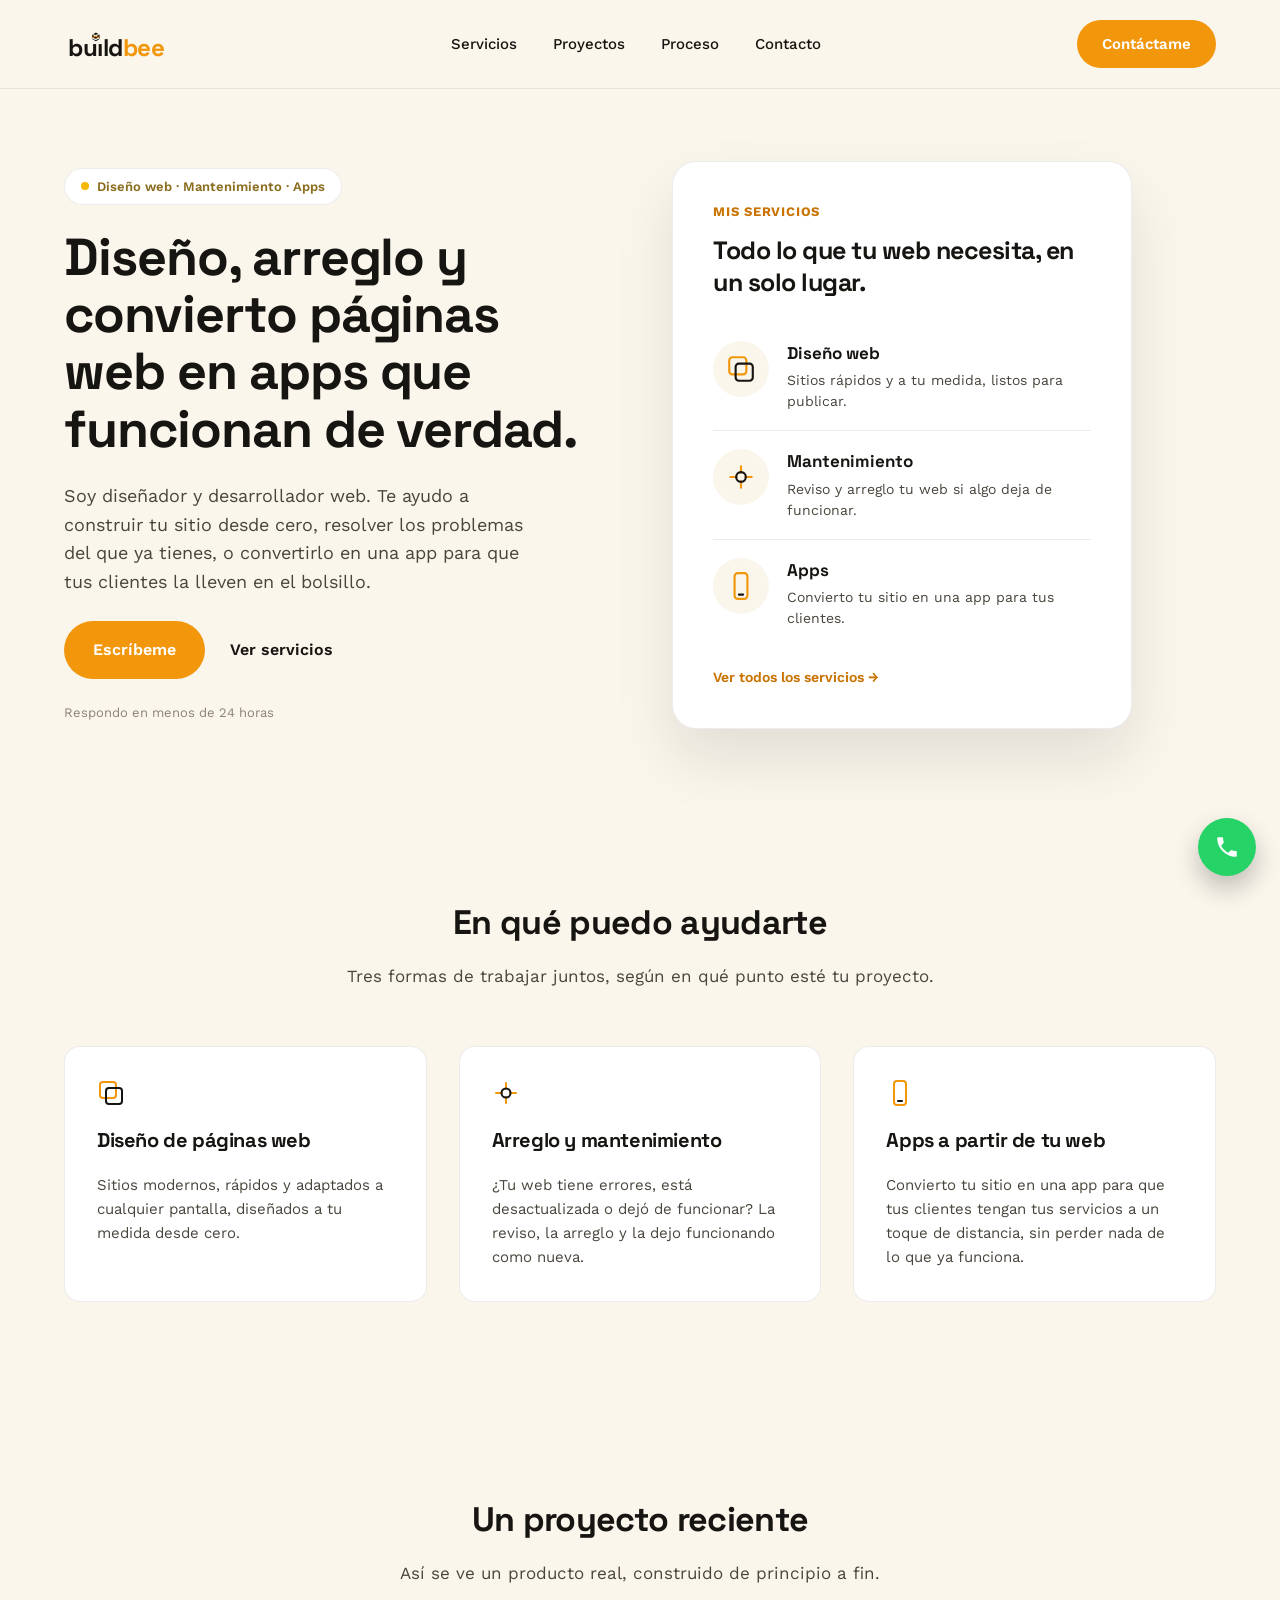
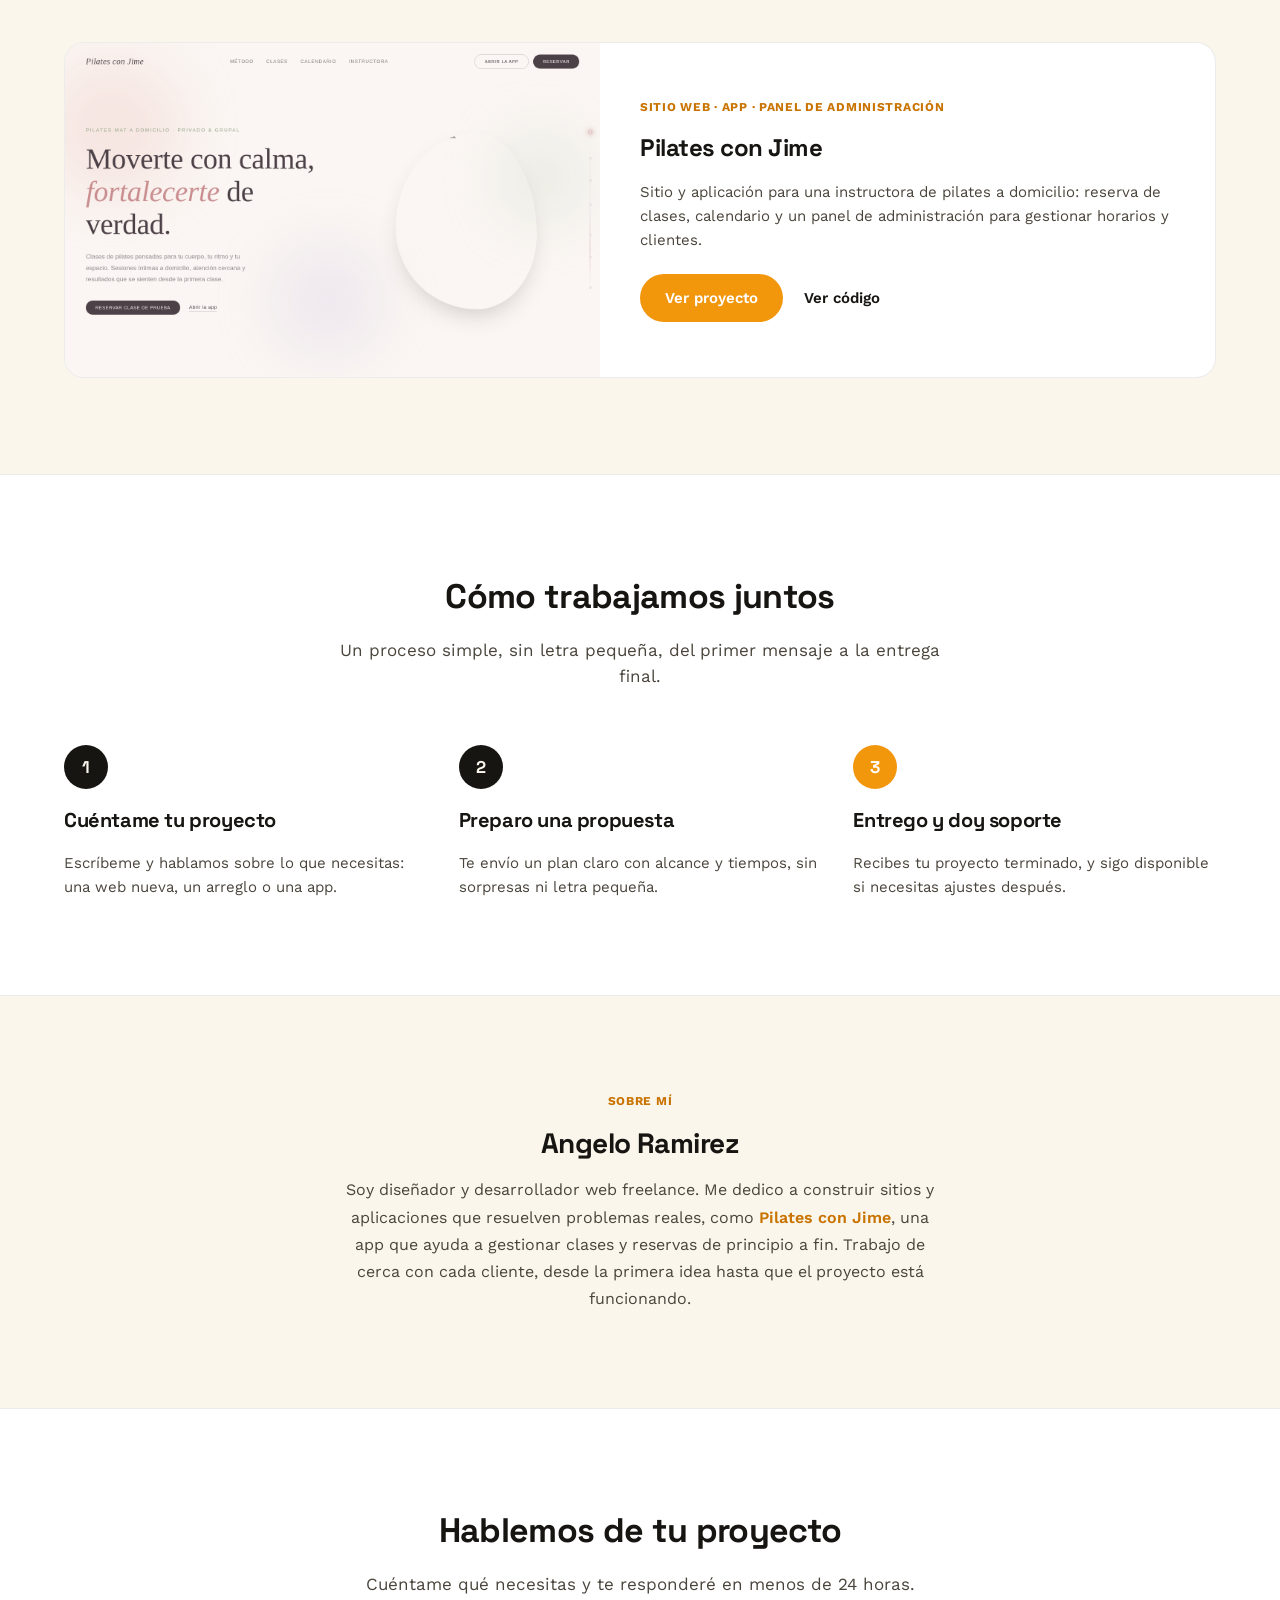
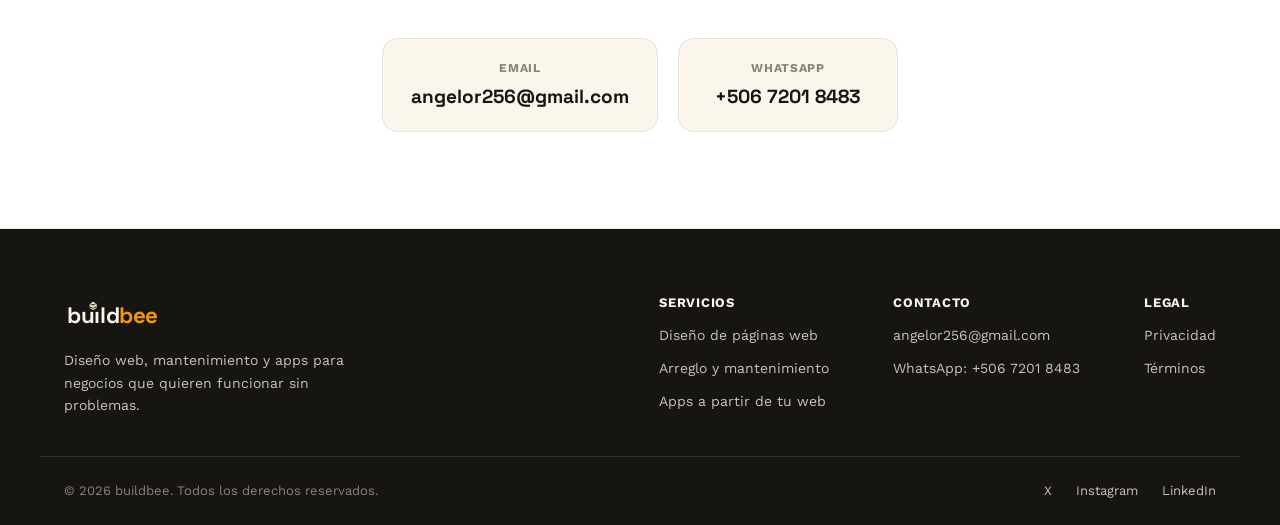
==== index.html @ 8615fd7f "Add portfolio, about section, and WhatsApp floating button - New "Proyectos" section featuring Pilat" ====
<!doctype html>
<html lang="es">
<head>
<meta charset="UTF-8">
<meta name="viewport" content="width=device-width, initial-scale=1.0">
<title>buildbee — Diseño web, mantenimiento y apps</title>
<meta name="description" content="buildbee: diseño páginas web, arreglo y doy mantenimiento a sitios existentes, y creo apps a partir de tu web. Escríbeme y hablamos de tu proyecto.">
<link rel="icon" type="image/svg+xml" href="assets/img/favicon.svg">
<link rel="preconnect" href="https://fonts.googleapis.com">
<link rel="preconnect" href="https://fonts.gstatic.com" crossorigin>
<link rel="stylesheet" href="https://fonts.googleapis.com/css2?family=Space+Grotesk:wght@500;700&family=Work+Sans:wght@400;500;600;700&display=swap">
<link rel="stylesheet" href="assets/css/styles.css">
</head>
<body>

<header class="site-header">
  <div class="container nav">
    <a href="#inicio" class="logo" aria-label="buildbee — inicio">
      <svg class="logo-word-mark" width="130" height="43" viewBox="0 0 300 100" fill="none" xmlns="http://www.w3.org/2000/svg" role="img" aria-label="buildbee">
        <defs><clipPath id="hex-nav-dot"><path d="M50,4 L89.8,27 L89.8,73 L50,96 L10.2,73 L10.2,27 Z"/></clipPath></defs>
        <text x="8" y="76" font-family="'Space Grotesk', sans-serif" font-weight="700" font-size="56" letter-spacing="-1" fill="#171512">buıld<tspan fill="#F2960C">bee</tspan></text>
        <g transform="translate(62,21.3) scale(0.22)">
          <path d="M50,4 L89.8,27 L89.8,73 L50,96 L10.2,73 L10.2,27 Z" fill="#171512"/>
          <g clip-path="url(#hex-nav-dot)">
            <path d="M-4,30 Q13,18 30,30 T64,30 T98,30" stroke="#FAF6EC" stroke-width="11" stroke-linecap="round" fill="none"/>
            <path d="M-4,50 Q13,62 30,50 T64,50 T98,50" stroke="#F2960C" stroke-width="11" stroke-linecap="round" fill="none"/>
            <path d="M-4,70 Q13,58 30,70 T64,70 T98,70" stroke="#FAF6EC" stroke-width="11" stroke-linecap="round" fill="none"/>
          </g>
        </g>
      </svg>
    </a>

    <nav class="nav-links" id="nav-links">
      <a href="#servicios">Servicios</a>
      <a href="#proyectos">Proyectos</a>
      <a href="#proceso">Proceso</a>
      <a href="#contacto">Contacto</a>
    </nav>

    <div class="nav-actions">
      <a href="#contacto" class="btn btn-primary">Contáctame</a>
    </div>

    <button class="nav-toggle" id="nav-toggle" aria-label="Abrir menú" aria-expanded="false" aria-controls="nav-links">
      <span></span><span></span><span></span>
    </button>
  </div>
</header>

<main id="inicio">

  <!-- HERO -->
  <section class="hero">
    <div class="container hero-grid">
      <div class="hero-copy">
        <span class="badge"><span class="dot"></span>Diseño web · Mantenimiento · Apps</span>
        <h1>Diseño, arreglo y convierto páginas web en apps que funcionan de verdad.</h1>
        <p class="lead">Soy diseñador y desarrollador web. Te ayudo a construir tu sitio desde cero, resolver los problemas del que ya tienes, o convertirlo en una app para que tus clientes la lleven en el bolsillo.</p>
        <div class="hero-actions">
          <a href="#contacto" class="btn btn-primary btn-lg">Escríbeme</a>
          <a href="#servicios" class="btn btn-ghost btn-lg">Ver servicios</a>
        </div>
        <p class="fine-print">Respondo en menos de 24 horas</p>
      </div>
      <div class="hero-visual">
        <div class="hero-panel">
          <span class="hero-panel-eyebrow">Mis servicios</span>
          <h2 class="hero-panel-title">Todo lo que tu web necesita, en un solo lugar.</h2>
          <div class="hero-panel-list">
            <div class="hero-panel-item">
              <span class="hero-panel-icon">
                <svg width="30" height="30" viewBox="0 0 28 28" fill="none" aria-hidden="true"><rect x="3" y="3" width="16" height="16" rx="3" stroke="#F2960C" stroke-width="2"/><rect x="9" y="9" width="16" height="16" rx="3" stroke="#171512" stroke-width="2"/></svg>
              </span>
              <div>
                <span class="hero-panel-item-title">Diseño web</span>
                <p class="hero-panel-item-desc">Sitios rápidos y a tu medida, listos para publicar.</p>
              </div>
            </div>
            <div class="hero-panel-divider"></div>
            <div class="hero-panel-item">
              <span class="hero-panel-icon">
                <svg width="30" height="30" viewBox="0 0 28 28" fill="none" aria-hidden="true"><path d="M14 4v6M14 18v6M4 14h6M18 14h6" stroke="#F2960C" stroke-width="2" stroke-linecap="round"/><circle cx="14" cy="14" r="4.5" stroke="#171512" stroke-width="2"/></svg>
              </span>
              <div>
                <span class="hero-panel-item-title">Mantenimiento</span>
                <p class="hero-panel-item-desc">Reviso y arreglo tu web si algo deja de funcionar.</p>
              </div>
            </div>
            <div class="hero-panel-divider"></div>
            <div class="hero-panel-item">
              <span class="hero-panel-icon">
                <svg width="30" height="30" viewBox="0 0 28 28" fill="none" aria-hidden="true"><rect x="8" y="2" width="12" height="24" rx="3" stroke="#F2960C" stroke-width="2"/><line x1="12" y1="22" x2="16" y2="22" stroke="#171512" stroke-width="2" stroke-linecap="round"/></svg>
              </span>
              <div>
                <span class="hero-panel-item-title">Apps</span>
                <p class="hero-panel-item-desc">Convierto tu sitio en una app para tus clientes.</p>
              </div>
            </div>
          </div>
          <a href="#servicios" class="hero-panel-link">Ver todos los servicios →</a>
        </div>
      </div>
    </div>
  </section>

  <!-- SERVICIOS -->
  <section class="features" id="servicios">
    <div class="container">
      <div class="section-head">
        <h2>En qué puedo ayudarte</h2>
        <p>Tres formas de trabajar juntos, según en qué punto esté tu proyecto.</p>
      </div>
      <div class="features-grid">
        <article class="card">
          <svg width="28" height="28" viewBox="0 0 28 28" fill="none" aria-hidden="true"><rect x="3" y="3" width="16" height="16" rx="3" stroke="#F2960C" stroke-width="2"/><rect x="9" y="9" width="16" height="16" rx="3" stroke="#171512" stroke-width="2"/></svg>
          <h3>Diseño de páginas web</h3>
          <p>Sitios modernos, rápidos y adaptados a cualquier pantalla, diseñados a tu medida desde cero.</p>
        </article>
        <article class="card">
          <svg width="28" height="28" viewBox="0 0 28 28" fill="none" aria-hidden="true"><path d="M14 4v6M14 18v6M4 14h6M18 14h6" stroke="#F2960C" stroke-width="2" stroke-linecap="round"/><circle cx="14" cy="14" r="4.5" stroke="#171512" stroke-width="2"/></svg>
          <h3>Arreglo y mantenimiento</h3>
          <p>¿Tu web tiene errores, está desactualizada o dejó de funcionar? La reviso, la arreglo y la dejo funcionando como nueva.</p>
        </article>
        <article class="card">
          <svg width="28" height="28" viewBox="0 0 28 28" fill="none" aria-hidden="true"><rect x="8" y="2" width="12" height="24" rx="3" stroke="#F2960C" stroke-width="2"/><line x1="12" y1="22" x2="16" y2="22" stroke="#171512" stroke-width="2" stroke-linecap="round"/></svg>
          <h3>Apps a partir de tu web</h3>
          <p>Convierto tu sitio en una app para que tus clientes tengan tus servicios a un toque de distancia, sin perder nada de lo que ya funciona.</p>
        </article>
      </div>
    </div>
  </section>

  <!-- PROYECTOS -->
  <section class="portfolio" id="proyectos">
    <div class="container">
      <div class="section-head">
        <h2>Un proyecto reciente</h2>
        <p>Así se ve un producto real, construido de principio a fin.</p>
      </div>
      <div class="portfolio-card">
        <div class="portfolio-media">
          <img src="assets/img/portfolio-pilatesconjime.png" alt="Captura de inicio del sitio Pilates con Jime" loading="lazy">
        </div>
        <div class="portfolio-body">
          <span class="portfolio-tag">Sitio web · App · Panel de administración</span>
          <h3>Pilates con Jime</h3>
          <p>Sitio y aplicación para una instructora de pilates a domicilio: reserva de clases, calendario y un panel de administración para gestionar horarios y clientes.</p>
          <div class="portfolio-links">
            <a href="https://angelor256.github.io/PilatesconJime/" target="_blank" rel="noopener" class="btn btn-primary">Ver proyecto</a>
            <a href="https://github.com/angelor256/PilatesconJime" target="_blank" rel="noopener" class="btn btn-ghost">Ver código</a>
          </div>
        </div>
      </div>
    </div>
  </section>

  <!-- PROCESO -->
  <section class="how-it-works" id="proceso">
    <div class="container">
      <div class="section-head">
        <h2>Cómo trabajamos juntos</h2>
        <p>Un proceso simple, sin letra pequeña, del primer mensaje a la entrega final.</p>
      </div>
      <div class="steps-grid">
        <div class="step">
          <div class="step-number">1</div>
          <h3>Cuéntame tu proyecto</h3>
          <p>Escríbeme y hablamos sobre lo que necesitas: una web nueva, un arreglo o una app.</p>
        </div>
        <div class="step">
          <div class="step-number">2</div>
          <h3>Preparo una propuesta</h3>
          <p>Te envío un plan claro con alcance y tiempos, sin sorpresas ni letra pequeña.</p>
        </div>
        <div class="step">
          <div class="step-number step-number-accent">3</div>
          <h3>Entrego y doy soporte</h3>
          <p>Recibes tu proyecto terminado, y sigo disponible si necesitas ajustes después.</p>
        </div>
      </div>
    </div>
  </section>

  <!-- SOBRE MI -->
  <section class="about" id="sobre-mi">
    <div class="container about-inner">
      <span class="eyebrow">Sobre mí</span>
      <h2>Angelo Ramirez</h2>
      <p>Soy diseñador y desarrollador web freelance. Me dedico a construir sitios y aplicaciones que resuelven problemas reales, como <a href="#proyectos">Pilates con Jime</a>, una app que ayuda a gestionar clases y reservas de principio a fin. Trabajo de cerca con cada cliente, desde la primera idea hasta que el proyecto está funcionando.</p>
    </div>
  </section>

  <!-- CONTACTO -->
  <section class="contact" id="contacto">
    <div class="container contact-inner">
      <h2>Hablemos de tu proyecto</h2>
      <p>Cuéntame qué necesitas y te responderé en menos de 24 horas.</p>
      <div class="contact-methods">
        <a href="mailto:angelor256@gmail.com" class="contact-card">
          <span class="contact-label">Email</span>
          <span class="contact-value">angelor256@gmail.com</span>
        </a>
        <a href="https://wa.me/50672018483" target="_blank" rel="noopener" class="contact-card">
          <span class="contact-label">WhatsApp</span>
          <span class="contact-value">+506 7201 8483</span>
        </a>
      </div>
    </div>
  </section>

</main>

<footer class="site-footer">
  <div class="container footer-top">
    <div class="footer-brand">
      <a href="#inicio" class="logo" aria-label="buildbee — inicio">
        <svg class="logo-word-mark" width="120" height="40" viewBox="0 0 300 100" fill="none" xmlns="http://www.w3.org/2000/svg" role="img" aria-label="buildbee">
          <defs><clipPath id="hex-footer-dot"><path d="M50,4 L89.8,27 L89.8,73 L50,96 L10.2,73 L10.2,27 Z"/></clipPath></defs>
          <text x="8" y="76" font-family="'Space Grotesk', sans-serif" font-weight="700" font-size="56" letter-spacing="-1" fill="#FAF6EC">buıld<tspan fill="#F2960C">bee</tspan></text>
          <g transform="translate(62,21.3) scale(0.22)">
            <path d="M50,4 L89.8,27 L89.8,73 L50,96 L10.2,73 L10.2,27 Z" fill="#FAF6EC"/>
            <g clip-path="url(#hex-footer-dot)">
              <path d="M-4,30 Q13,18 30,30 T64,30 T98,30" stroke="#171512" stroke-width="11" stroke-linecap="round" fill="none"/>
              <path d="M-4,50 Q13,62 30,50 T64,50 T98,50" stroke="#F2960C" stroke-width="11" stroke-linecap="round" fill="none"/>
              <path d="M-4,70 Q13,58 30,70 T64,70 T98,70" stroke="#171512" stroke-width="11" stroke-linecap="round" fill="none"/>
            </g>
          </g>
        </svg>
      </a>
      <p>Diseño web, mantenimiento y apps para negocios que quieren funcionar sin problemas.</p>
    </div>
    <div class="footer-columns">
      <div class="footer-col">
        <span class="footer-col-title">Servicios</span>
        <a href="#servicios">Diseño de páginas web</a>
        <a href="#servicios">Arreglo y mantenimiento</a>
        <a href="#servicios">Apps a partir de tu web</a>
      </div>
      <div class="footer-col">
        <span class="footer-col-title">Contacto</span>
        <a href="mailto:angelor256@gmail.com">angelor256@gmail.com</a>
        <a href="https://wa.me/50672018483" target="_blank" rel="noopener">WhatsApp: +506 7201 8483</a>
      </div>
      <div class="footer-col">
        <span class="footer-col-title">Legal</span>
        <a href="privacidad.html">Privacidad</a>
        <a href="terminos.html">Términos</a>
      </div>
    </div>
  </div>
  <div class="container footer-bottom">
    <span>© 2026 buildbee. Todos los derechos reservados.</span>
    <div class="footer-social">
      <a href="#">X</a>
      <a href="#">Instagram</a>
      <a href="#">LinkedIn</a>
    </div>
  </div>
</footer>

<a href="https://wa.me/50672018483" target="_blank" rel="noopener" class="whatsapp-float" aria-label="Escribir por WhatsApp">
  <svg width="26" height="26" viewBox="0 0 24 24" fill="#FFFFFF" aria-hidden="true"><path d="M6.6 10.8c1.4 2.8 3.8 5.1 6.6 6.6l2.2-2.2c.3-.3.7-.4 1-.2 1.1.4 2.3.6 3.6.6.6 0 1 .4 1 1V20c0 .6-.4 1-1 1C10.8 21 3 13.2 3 3.9c0-.6.4-1 1-1h3.4c.6 0 1 .4 1 1 0 1.2.2 2.4.6 3.5.1.3 0 .7-.2 1L6.6 10.8z"/></svg>
</a>

<script src="assets/js/main.js"></script>
</body>
</html>
---- assets/css/styles.css ----
/* buildbee — design tokens */
:root {
  --cream: #FAF6EC;
  --white: #FFFFFF;
  --panel: #F5F2E9;
  --ink: #171512;
  --muted: #4A453C;
  --muted-2: #8A8377;
  --line: rgba(23, 21, 18, 0.08);
  --line-dark: rgba(250, 246, 236, 0.12);
  --orange: #F2960C;
  --orange-dark: #C97300;
  --yellow: #F5B700;

  --font-display: 'Space Grotesk', sans-serif;
  --font-body: 'Work Sans', sans-serif;

  --container: 1200px;
}

* { box-sizing: border-box; }

html { scroll-behavior: smooth; }

body {
  margin: 0;
  font-family: var(--font-body);
  color: var(--ink);
  background: var(--cream);
  line-height: 1.5;
}

h1, h2, h3 {
  font-family: var(--font-display);
  font-weight: 700;
  letter-spacing: -0.02em;
  margin: 0;
}

p { margin: 0; }

a { color: inherit; text-decoration: none; }

img, svg { display: block; max-width: 100%; }

.container {
  width: 100%;
  max-width: var(--container);
  margin: 0 auto;
  padding: 0 24px;
}

/* Buttons */
.btn {
  display: inline-flex;
  align-items: center;
  gap: 8px;
  justify-content: center;
  border-radius: 999px;
  font-weight: 600;
  font-size: 15px;
  padding: 12px 24px;
  border: 1px solid transparent;
  cursor: pointer;
  white-space: nowrap;
}

.btn-lg { padding: 16px 28px; font-size: 16px; }

.btn-primary { background: var(--orange); color: var(--white); }
.btn-primary:hover { background: var(--orange-dark); }

.btn-ghost { background: transparent; color: var(--ink); padding-left: 8px; padding-right: 8px; }

/* Header */
.site-header {
  position: sticky;
  top: 0;
  z-index: 50;
  background: var(--cream);
  border-bottom: 1px solid var(--line);
}

.nav {
  height: 88px;
  display: flex;
  align-items: center;
  justify-content: space-between;
  gap: 24px;
}

.logo {
  display: flex;
  align-items: center;
  gap: 10px;
  flex-shrink: 0;
}

.logo-word-mark { display: block; }

.nav-links {
  display: flex;
  align-items: center;
  gap: 36px;
  font-size: 15px;
  font-weight: 500;
}

.nav-actions {
  display: flex;
  align-items: center;
  gap: 18px;
  flex-shrink: 0;
}

.nav-toggle {
  display: none;
  flex-direction: column;
  justify-content: center;
  gap: 5px;
  width: 36px;
  height: 36px;
  background: none;
  border: none;
  cursor: pointer;
  padding: 0;
}

.nav-toggle span {
  display: block;
  width: 100%;
  height: 2px;
  background: var(--ink);
  border-radius: 2px;
}

/* Hero */
.hero { padding: 72px 0; }

.hero-grid {
  display: grid;
  grid-template-columns: 1fr 1fr;
  gap: 64px;
  align-items: center;
}

.hero-copy { display: flex; flex-direction: column; gap: 24px; }

.badge {
  display: inline-flex;
  align-self: flex-start;
  align-items: center;
  gap: 8px;
  background: var(--white);
  border: 1px solid var(--line);
  padding: 8px 16px;
  border-radius: 999px;
  font-size: 13px;
  font-weight: 600;
  color: #8A6D1F;
}

.badge .dot {
  width: 8px;
  height: 8px;
  border-radius: 50%;
  background: var(--yellow);
}

.hero-copy h1 { font-size: 52px; line-height: 1.1; }

.lead { font-size: 18px; line-height: 1.6; color: var(--muted); max-width: 480px; }

.hero-actions { display: flex; gap: 16px; align-items: center; flex-wrap: wrap; }

.fine-print { font-size: 13px; color: var(--muted-2); }

.hero-panel {
  width: 100%;
  max-width: 460px;
  background: var(--white);
  border: 1px solid var(--line);
  border-radius: 24px;
  padding: 40px;
  box-shadow: 0 30px 60px rgba(23, 21, 18, 0.1);
  display: flex;
  flex-direction: column;
  gap: 4px;
}

.hero-panel-eyebrow {
  font-size: 13px;
  font-weight: 700;
  text-transform: uppercase;
  letter-spacing: 0.06em;
  color: var(--orange-dark);
}

.hero-panel-title {
  font-family: var(--font-display);
  font-size: 25px;
  line-height: 1.3;
  margin: 8px 0 20px;
}

.hero-panel-list { display: flex; flex-direction: column; }

.hero-panel-item {
  display: flex;
  align-items: flex-start;
  gap: 18px;
  padding: 18px 0;
}

.hero-panel-icon {
  flex-shrink: 0;
  width: 56px;
  height: 56px;
  border-radius: 50%;
  background: var(--cream);
  display: flex;
  align-items: center;
  justify-content: center;
}

.hero-panel-item-title {
  display: block;
  font-family: var(--font-display);
  font-weight: 700;
  font-size: 17px;
  margin-bottom: 4px;
}

.hero-panel-item-desc {
  margin: 0;
  font-size: 14px;
  line-height: 1.5;
  color: var(--muted);
}

.hero-panel-divider { height: 1px; background: var(--line); }

.hero-panel-link {
  margin-top: 16px;
  align-self: flex-start;
  font-size: 14px;
  font-weight: 600;
  color: var(--orange-dark);
}

/* Portfolio */
.portfolio { padding: 96px 0; }

.portfolio-card {
  display: flex;
  background: var(--white);
  border: 1px solid var(--line);
  border-radius: 20px;
  overflow: hidden;
}

.portfolio-media {
  flex: 1;
  min-width: 0;
  background: var(--panel);
}

.portfolio-media img { width: 100%; height: 100%; object-fit: cover; object-position: top; }

.portfolio-body {
  flex: 1;
  padding: 40px;
  display: flex;
  flex-direction: column;
  gap: 14px;
  justify-content: center;
}

.portfolio-tag {
  font-size: 12px;
  font-weight: 700;
  text-transform: uppercase;
  letter-spacing: 0.06em;
  color: var(--orange-dark);
}

.portfolio-body h3 { font-family: var(--font-display); font-size: 24px; }
.portfolio-body p { font-size: 15px; line-height: 1.6; color: var(--muted); }

.portfolio-links { display: flex; gap: 12px; margin-top: 8px; flex-wrap: wrap; }

/* About */
.about { padding: 96px 0; }

.eyebrow {
  font-size: 12px;
  font-weight: 700;
  text-transform: uppercase;
  letter-spacing: 0.06em;
  color: var(--orange-dark);
}

.about-inner {
  max-width: 640px;
  margin: 0 auto;
  text-align: center;
  display: flex;
  flex-direction: column;
  align-items: center;
  gap: 12px;
}

.about-inner h2 { font-size: 28px; }
.about-inner p { font-size: 16px; line-height: 1.7; color: var(--muted); }
.about-inner p a { color: var(--orange-dark); font-weight: 600; }

/* Contact */
.contact {
  background: var(--white);
  border-top: 1px solid var(--line);
  border-bottom: 1px solid var(--line);
  padding: 96px 0;
}

.contact-inner {
  display: flex;
  flex-direction: column;
  align-items: center;
  gap: 16px;
  text-align: center;
}

.contact-inner h2 { font-size: 34px; }
.contact-inner p { font-size: 17px; color: var(--muted); }

.contact-methods {
  display: flex;
  flex-wrap: wrap;
  justify-content: center;
  gap: 20px;
  margin-top: 24px;
}

.contact-card {
  display: flex;
  flex-direction: column;
  gap: 6px;
  min-width: 220px;
  background: var(--cream);
  border: 1px solid var(--line);
  border-radius: 16px;
  padding: 20px 28px;
}

.contact-card:hover { border-color: var(--orange); }

.contact-label {
  font-size: 12px;
  font-weight: 700;
  text-transform: uppercase;
  letter-spacing: 0.06em;
  color: var(--muted-2);
}

.contact-value {
  font-family: var(--font-display);
  font-weight: 700;
  font-size: 19px;
  color: var(--ink);
}

/* Section head */
.section-head {
  text-align: center;
  display: flex;
  flex-direction: column;
  gap: 16px;
  align-items: center;
  max-width: 600px;
  margin: 0 auto 56px;
}

.section-head h2 { font-size: 34px; }
.section-head p { font-size: 17px; color: var(--muted); }

/* Features */
.features, .how-it-works { padding: 96px 0; }

.how-it-works {
  background: var(--white);
  border-top: 1px solid var(--line);
  border-bottom: 1px solid var(--line);
}

.features-grid, .steps-grid {
  display: grid;
  grid-template-columns: repeat(3, 1fr);
  gap: 32px;
}

.card {
  background: var(--white);
  border: 1px solid var(--line);
  border-radius: 16px;
  padding: 32px;
  display: flex;
  flex-direction: column;
  gap: 18px;
}

.card h3 { font-size: 20px; }
.card p { font-size: 15px; line-height: 1.6; color: var(--muted); }

.step { display: flex; flex-direction: column; gap: 16px; }

.step-number {
  width: 44px;
  height: 44px;
  border-radius: 50%;
  background: var(--ink);
  color: var(--cream);
  display: flex;
  align-items: center;
  justify-content: center;
  font-family: var(--font-display);
  font-weight: 700;
  font-size: 17px;
}

.step-number-accent { background: var(--orange); color: var(--white); }

.step h3 { font-size: 20px; }
.step p { font-size: 15px; line-height: 1.6; color: var(--muted); }

/* Footer */
.site-footer { background: var(--ink); padding: 64px 0 0; }

.footer-top {
  display: flex;
  justify-content: space-between;
  gap: 48px;
  flex-wrap: wrap;
  padding-bottom: 40px;
}

.footer-brand { display: flex; flex-direction: column; gap: 16px; max-width: 280px; }

.footer-brand p { font-size: 14px; line-height: 1.6; color: #C9C3B4; }

.footer-columns { display: flex; gap: 64px; flex-wrap: wrap; }

.footer-col { display: flex; flex-direction: column; gap: 12px; }

.footer-col-title {
  font-size: 13px;
  font-weight: 700;
  color: var(--cream);
  text-transform: uppercase;
  letter-spacing: 0.06em;
}

.footer-col a { font-size: 14px; color: #C9C3B4; }
.footer-col a:hover { color: var(--cream); }

.footer-bottom {
  border-top: 1px solid var(--line-dark);
  display: flex;
  justify-content: space-between;
  align-items: center;
  flex-wrap: wrap;
  gap: 16px;
  padding: 24px 24px;
}

.footer-bottom span { font-size: 13px; color: var(--muted-2); }

.footer-social { display: flex; gap: 24px; }
.footer-social a { font-size: 13px; color: #C9C3B4; }
.footer-social a:hover { color: var(--cream); }

/* Legal pages */
.legal-main { padding: 64px 0 96px; }

.legal-main .container { max-width: 760px; }

.legal-main h1 { font-size: 40px; margin: 0 0 8px; }

.legal-updated { font-size: 14px; color: var(--muted-2); margin: 0 0 40px; }

.legal-main h2 { font-family: var(--font-display); font-size: 22px; margin: 40px 0 12px; }

.legal-main p { font-size: 16px; line-height: 1.7; color: var(--muted); margin: 0 0 16px; }

.legal-main a { color: var(--orange-dark); font-weight: 600; }

.legal-main ul {
  margin: 0 0 16px;
  padding-left: 20px;
  display: flex;
  flex-direction: column;
  gap: 8px;
}

.legal-main li { font-size: 16px; line-height: 1.7; color: var(--muted); }

/* Responsive */
@media (max-width: 960px) {
  .hero-grid { grid-template-columns: 1fr; }
  .hero-visual { order: -1; }
  .features-grid, .steps-grid { grid-template-columns: 1fr; }
}

@media (max-width: 860px) {
  .nav-links, .nav-actions { display: none; }

  .nav-toggle { display: flex; }

  .site-header.open .nav-links,
  .site-header.open .nav-actions {
    display: flex;
  }

  .site-header.open .nav {
    flex-wrap: wrap;
    height: auto;
    padding: 20px 24px;
  }

  .site-header.open .nav-links {
    flex-direction: column;
    align-items: flex-start;
    width: 100%;
    gap: 20px;
    order: 3;
    padding-top: 16px;
    border-top: 1px solid var(--line);
    margin-top: 16px;
  }

  .site-header.open .nav-actions {
    order: 2;
    margin-left: auto;
  }
}

@media (max-width: 860px) {
  .portfolio-card { flex-direction: column; }
  .portfolio-media { height: 220px; }
}

@media (max-width: 640px) {
  .hero-copy h1 { font-size: 38px; }
  .hero-panel { padding: 28px; }
  .section-head h2 { font-size: 28px; }
  .footer-top { flex-direction: column; }
  .footer-columns { gap: 32px; }
  .whatsapp-float { width: 52px; height: 52px; bottom: 16px; right: 16px; }
}

/* WhatsApp floating button */
.whatsapp-float {
  position: fixed;
  right: 24px;
  bottom: 24px;
  width: 58px;
  height: 58px;
  border-radius: 50%;
  background: #25D366;
  display: flex;
  align-items: center;
  justify-content: center;
  box-shadow: 0 12px 24px rgba(23, 21, 18, 0.25);
  z-index: 60;
  transition: transform 0.15s ease;
}

.whatsapp-float:hover { transform: scale(1.06); }
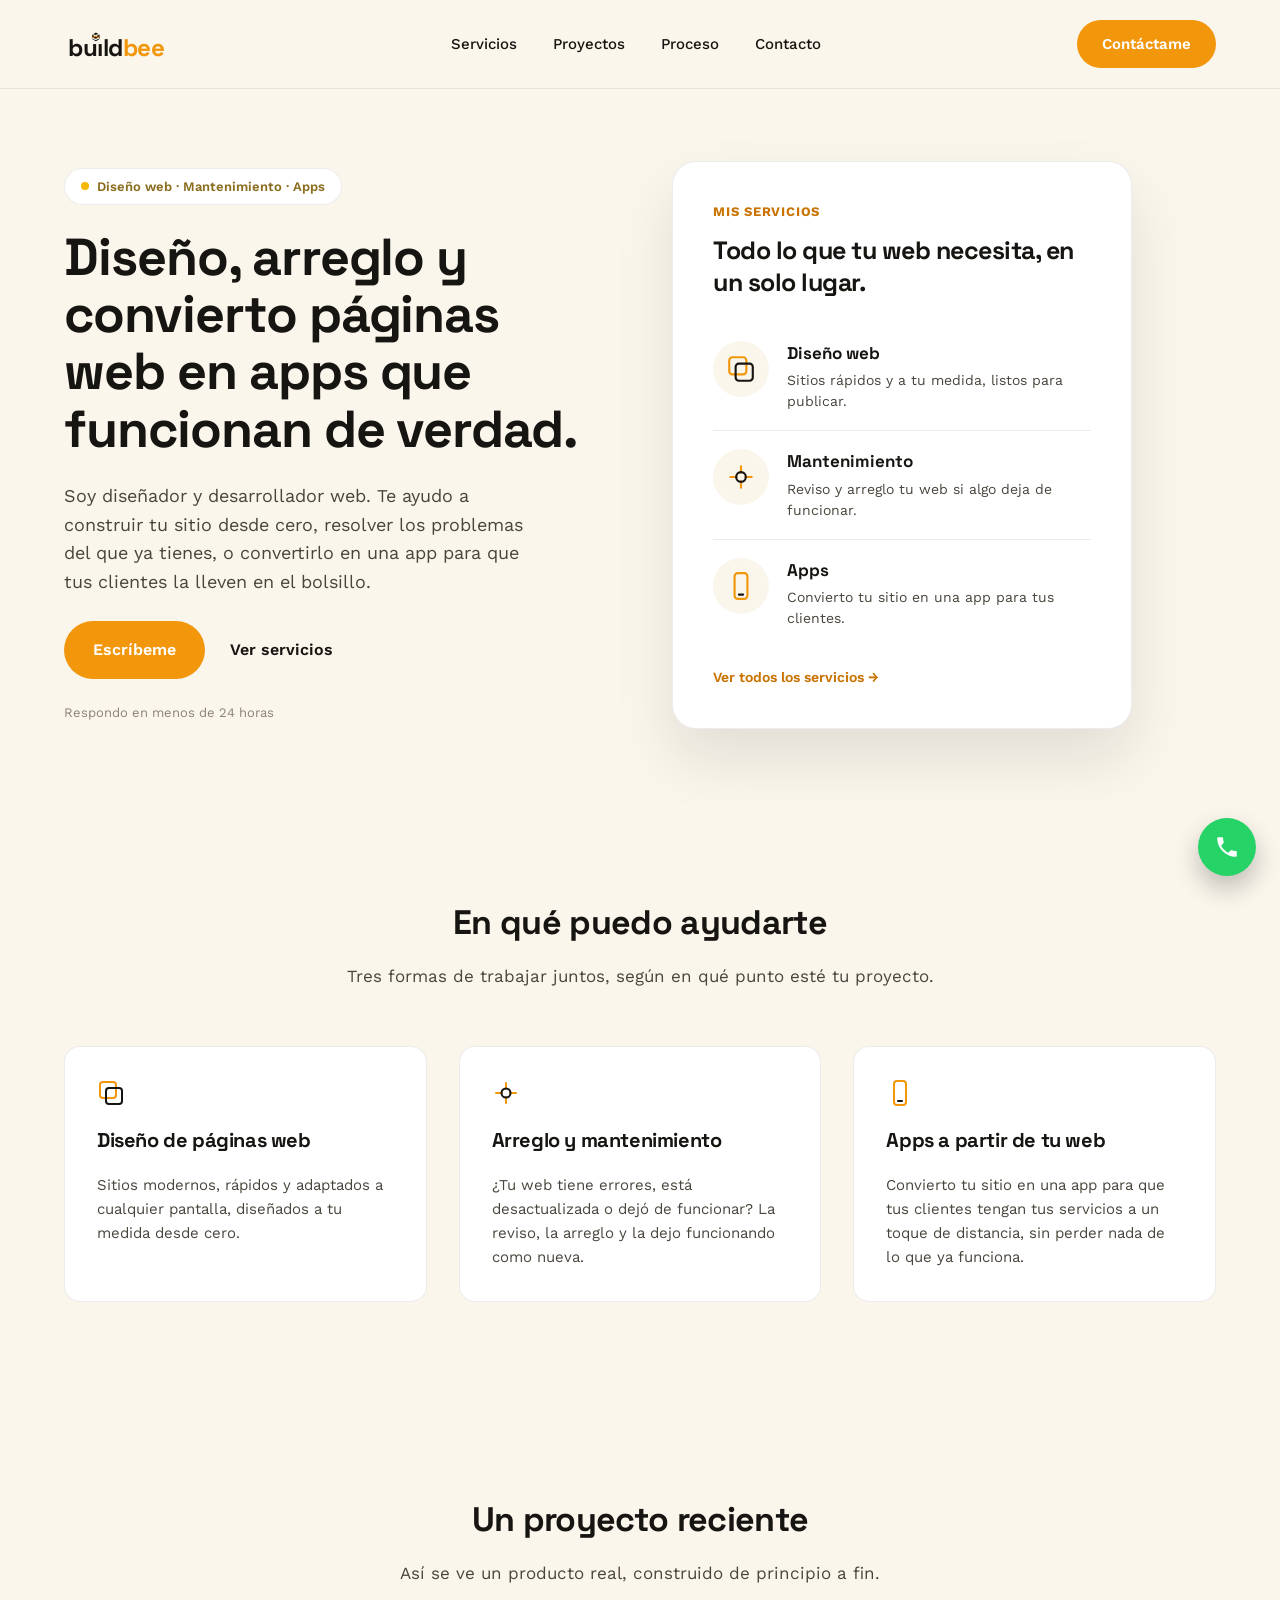
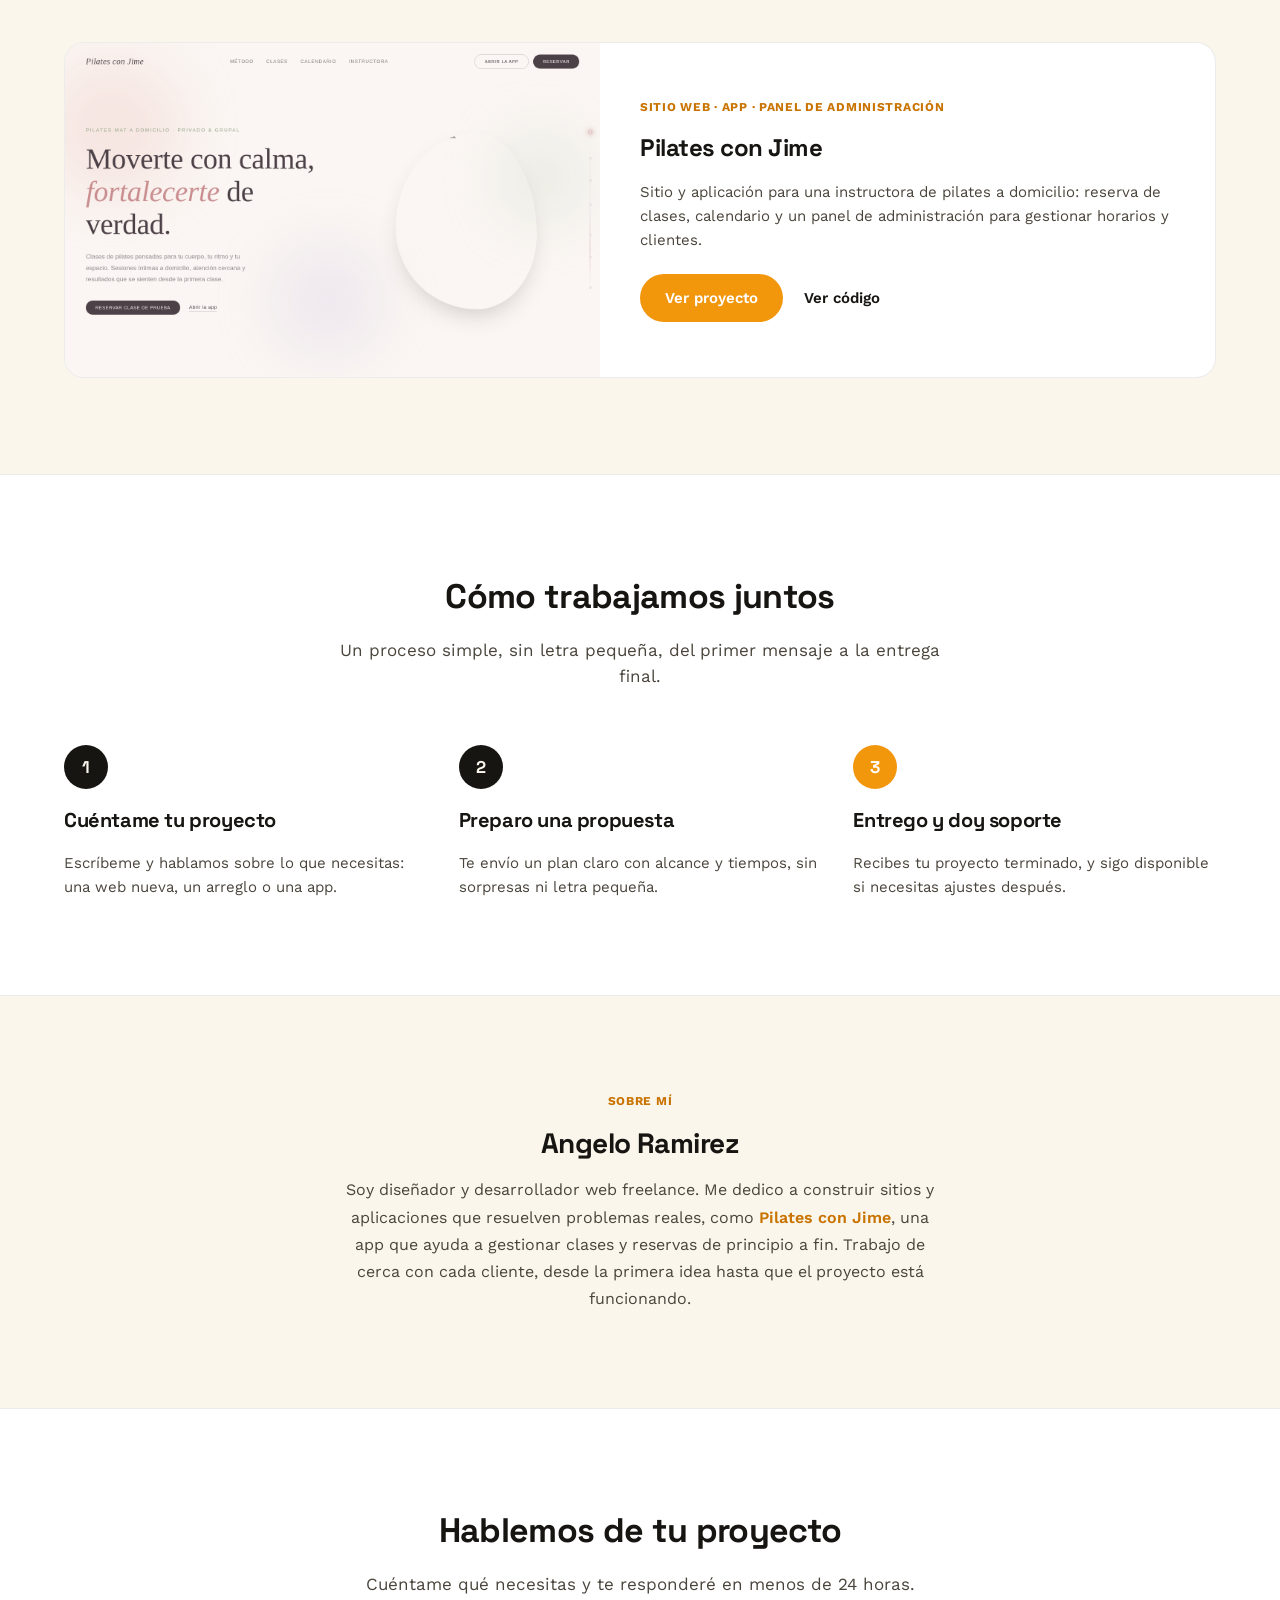
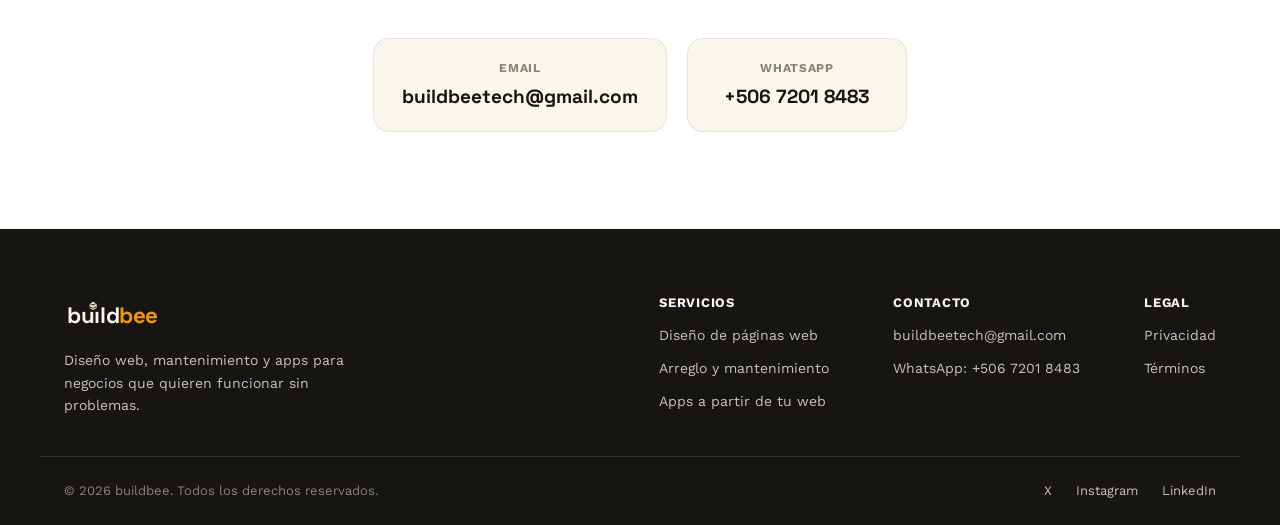
==== commit 4dd239a4: "index.html" ====
--- a/index.html
+++ b/index.html
@@ -196,9 +196,9 @@
       <h2>Hablemos de tu proyecto</h2>
       <p>Cuéntame qué necesitas y te responderé en menos de 24 horas.</p>
       <div class="contact-methods">
-        <a href="mailto:angelor256@gmail.com" class="contact-card">
+        <a href="mailto:buildbeetech@gmail.com" class="contact-card">
           <span class="contact-label">Email</span>
-          <span class="contact-value">angelor256@gmail.com</span>
+          <span class="contact-value">buildbeetech@gmail.com</span>
         </a>
         <a href="https://wa.me/50672018483" target="_blank" rel="noopener" class="contact-card">
           <span class="contact-label">WhatsApp</span>
@@ -238,7 +238,7 @@
       </div>
       <div class="footer-col">
         <span class="footer-col-title">Contacto</span>
-        <a href="mailto:angelor256@gmail.com">angelor256@gmail.com</a>
+        <a href="mailto:buildbeetech@gmail.com">buildbeetech@gmail.com</a>
         <a href="https://wa.me/50672018483" target="_blank" rel="noopener">WhatsApp: +506 7201 8483</a>
       </div>
       <div class="footer-col">
@@ -252,7 +252,7 @@
     <span>© 2026 buildbee. Todos los derechos reservados.</span>
     <div class="footer-social">
       <a href="#">X</a>
-      <a href="#">Instagram</a>
+      <a href="https://www.instagram.com/buildbeetech/" target="_blank" rel="noopener">Instagram</a>
       <a href="#">LinkedIn</a>
     </div>
   </div>
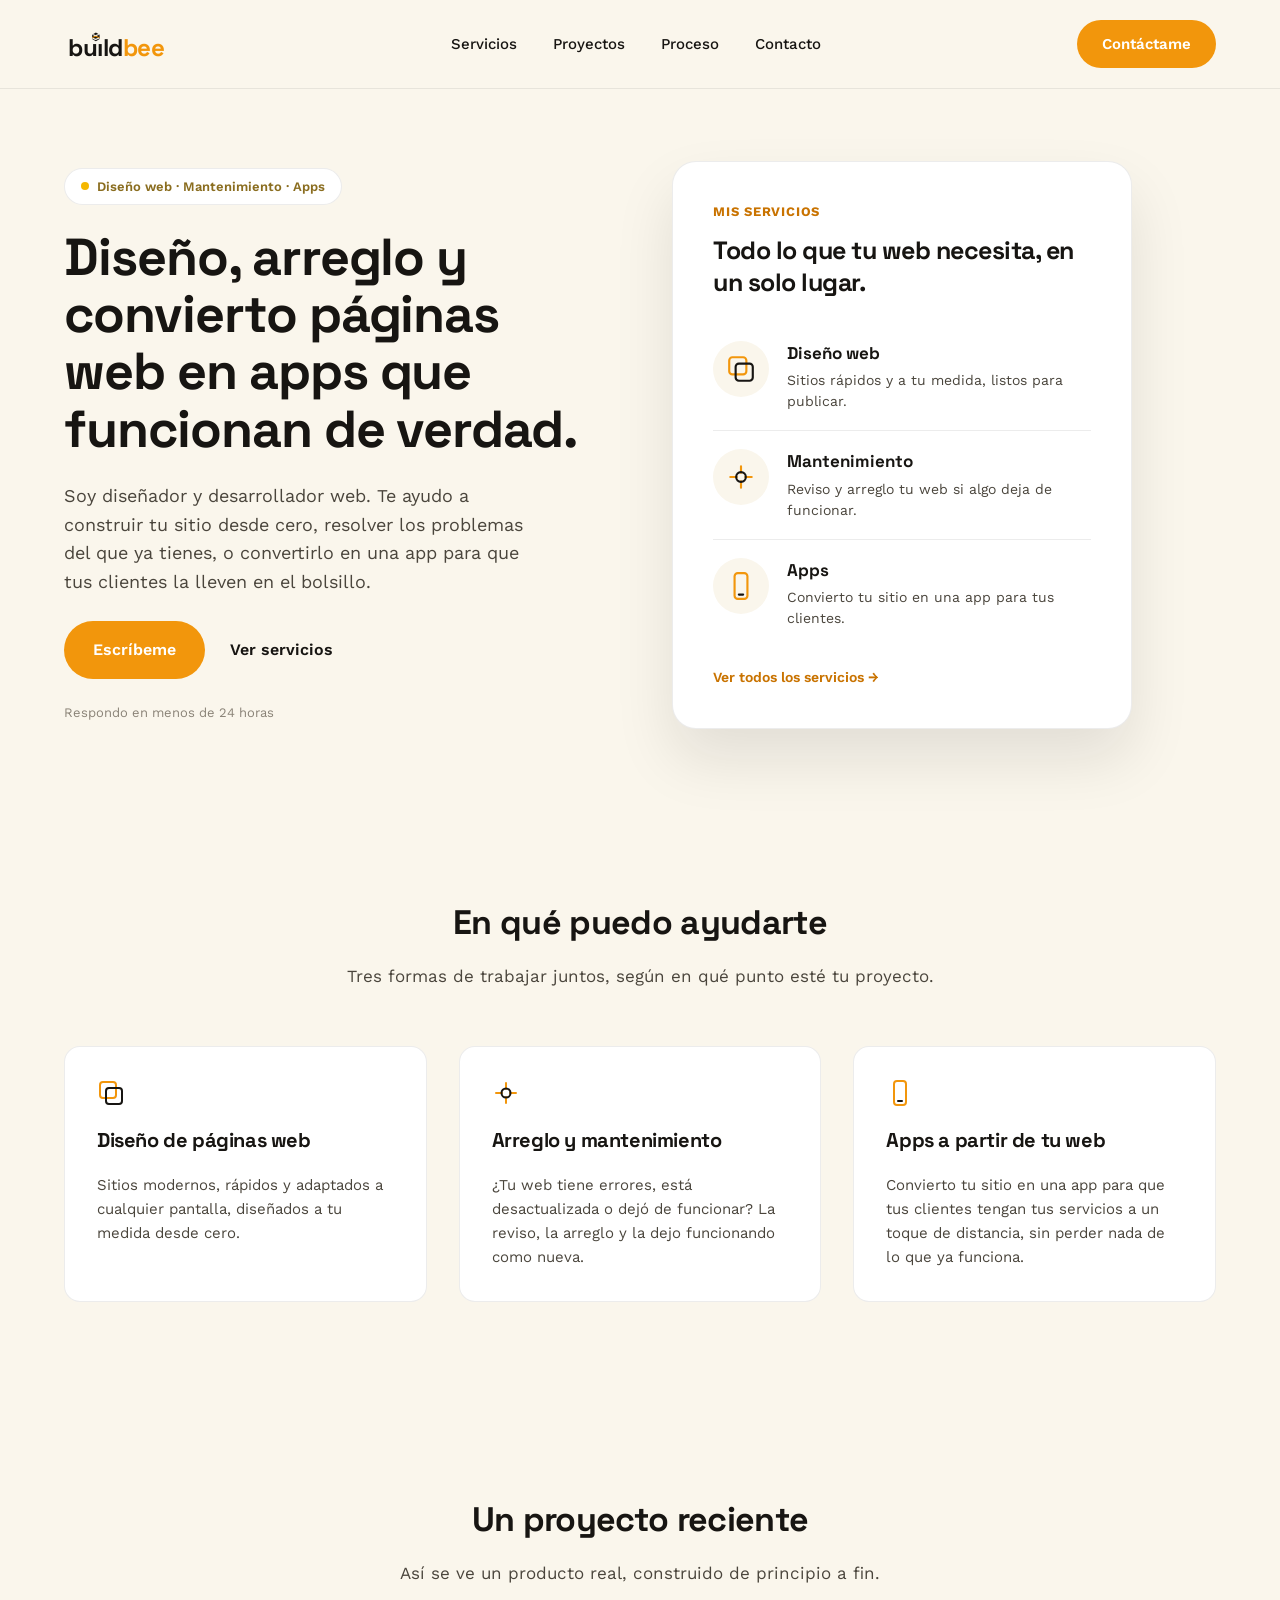
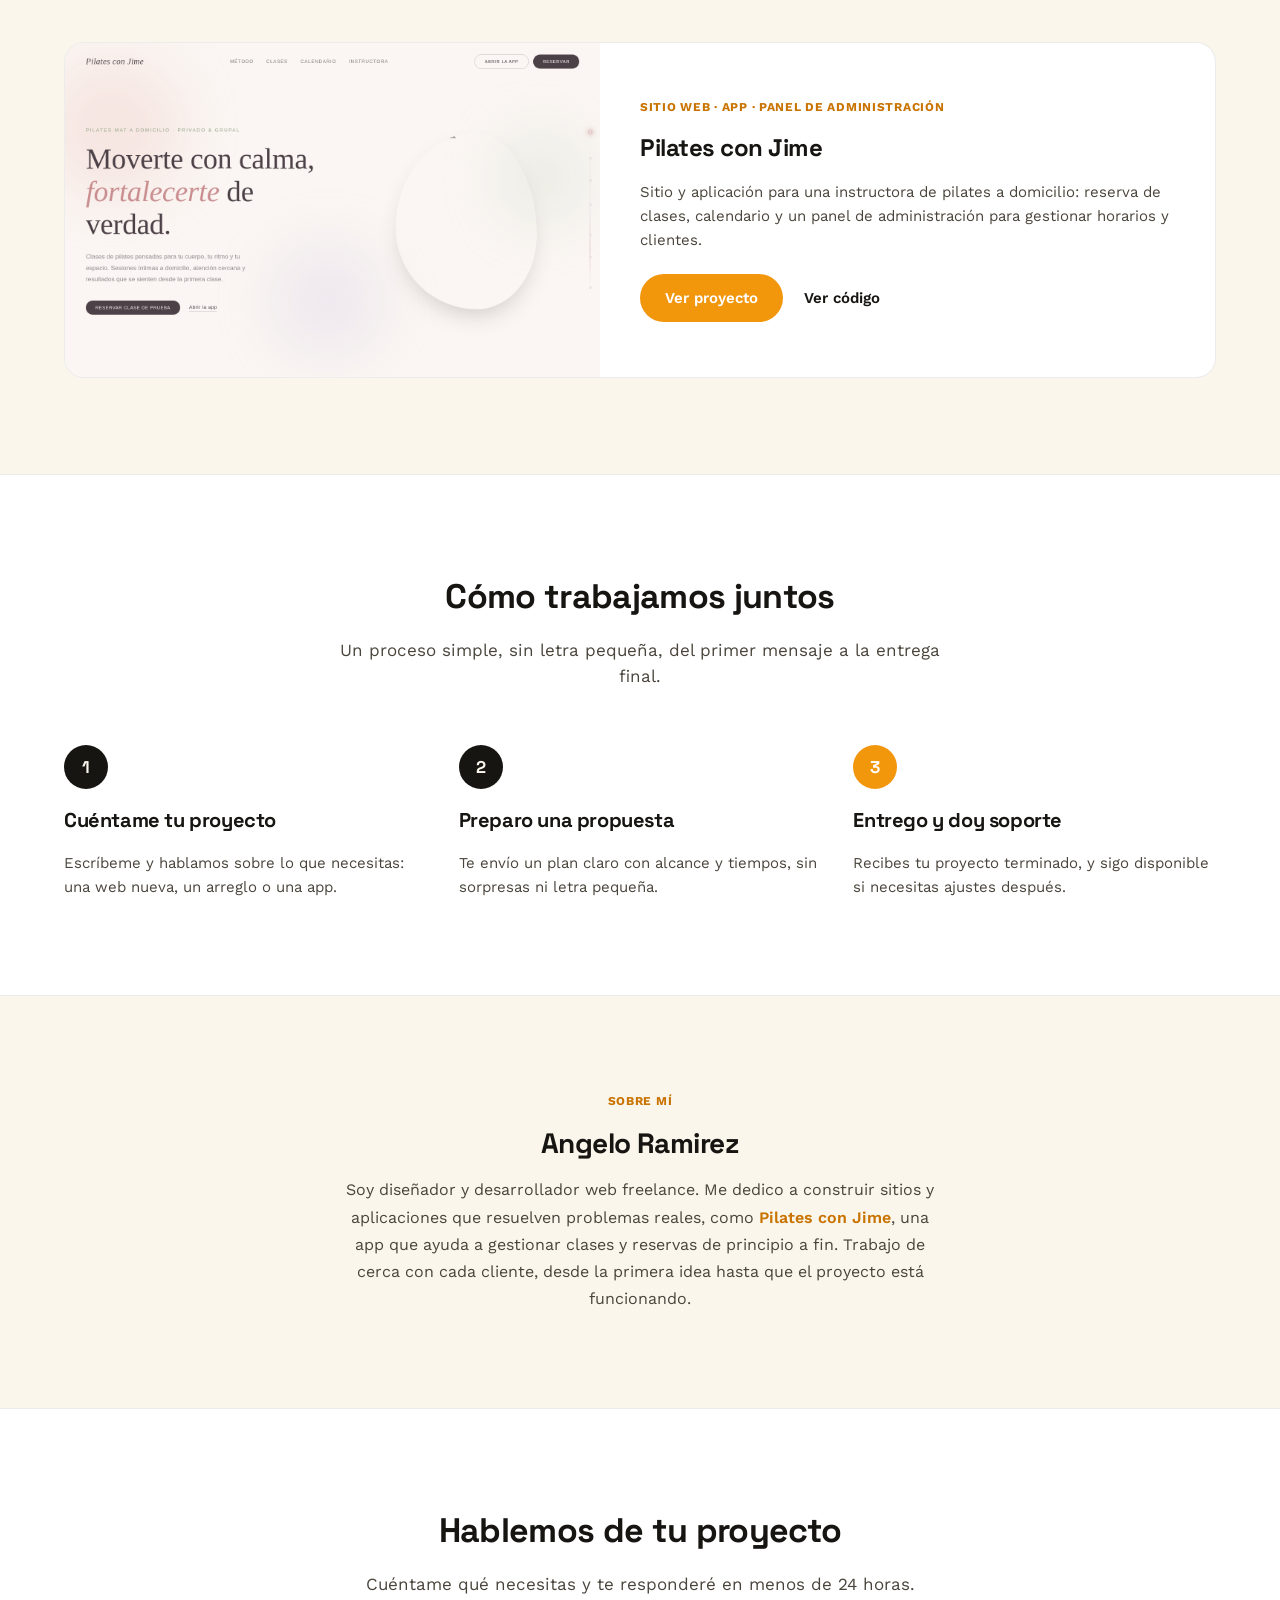
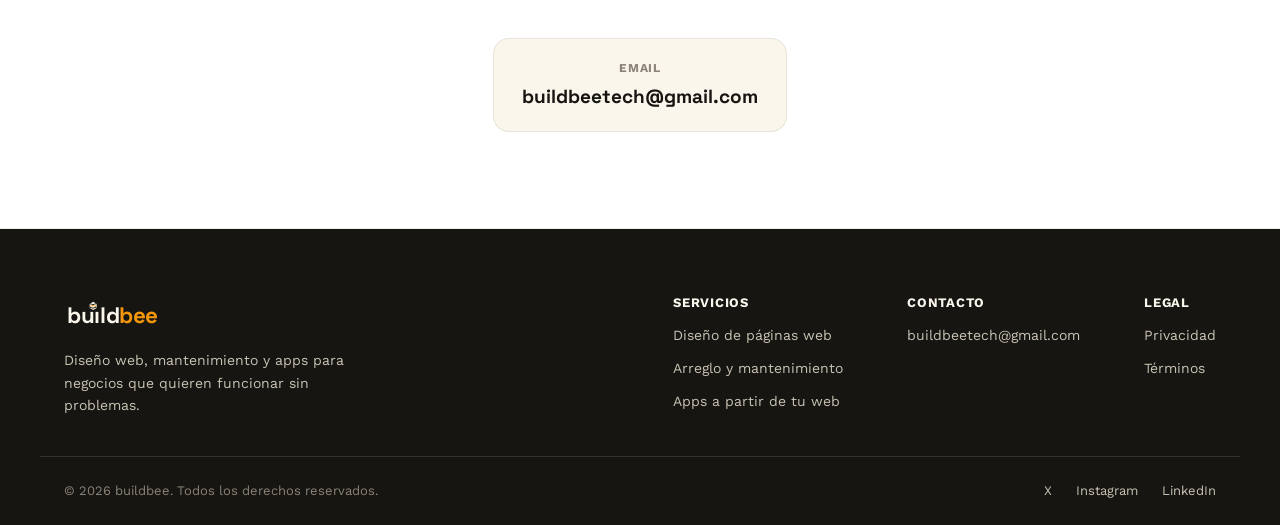
==== commit a9179bd5: "Remove all WhatsApp and phone contact references from index.html Co-authored-by: angelor256 <2867877" ====
--- a/index.html
+++ b/index.html
@@ -200,10 +200,6 @@
           <span class="contact-label">Email</span>
           <span class="contact-value">buildbeetech@gmail.com</span>
         </a>
-        <a href="https://wa.me/50672018483" target="_blank" rel="noopener" class="contact-card">
-          <span class="contact-label">WhatsApp</span>
-          <span class="contact-value">+506 7201 8483</span>
-        </a>
       </div>
     </div>
   </section>
@@ -239,7 +235,6 @@
       <div class="footer-col">
         <span class="footer-col-title">Contacto</span>
         <a href="mailto:buildbeetech@gmail.com">buildbeetech@gmail.com</a>
-        <a href="https://wa.me/50672018483" target="_blank" rel="noopener">WhatsApp: +506 7201 8483</a>
       </div>
       <div class="footer-col">
         <span class="footer-col-title">Legal</span>
@@ -258,10 +253,6 @@
   </div>
 </footer>
 
-<a href="https://wa.me/50672018483" target="_blank" rel="noopener" class="whatsapp-float" aria-label="Escribir por WhatsApp">
-  <svg width="26" height="26" viewBox="0 0 24 24" fill="#FFFFFF" aria-hidden="true"><path d="M6.6 10.8c1.4 2.8 3.8 5.1 6.6 6.6l2.2-2.2c.3-.3.7-.4 1-.2 1.1.4 2.3.6 3.6.6.6 0 1 .4 1 1V20c0 .6-.4 1-1 1C10.8 21 3 13.2 3 3.9c0-.6.4-1 1-1h3.4c.6 0 1 .4 1 1 0 1.2.2 2.4.6 3.5.1.3 0 .7-.2 1L6.6 10.8z"/></svg>
-</a>
-
 <script src="assets/js/main.js"></script>
 </body>
 </html>
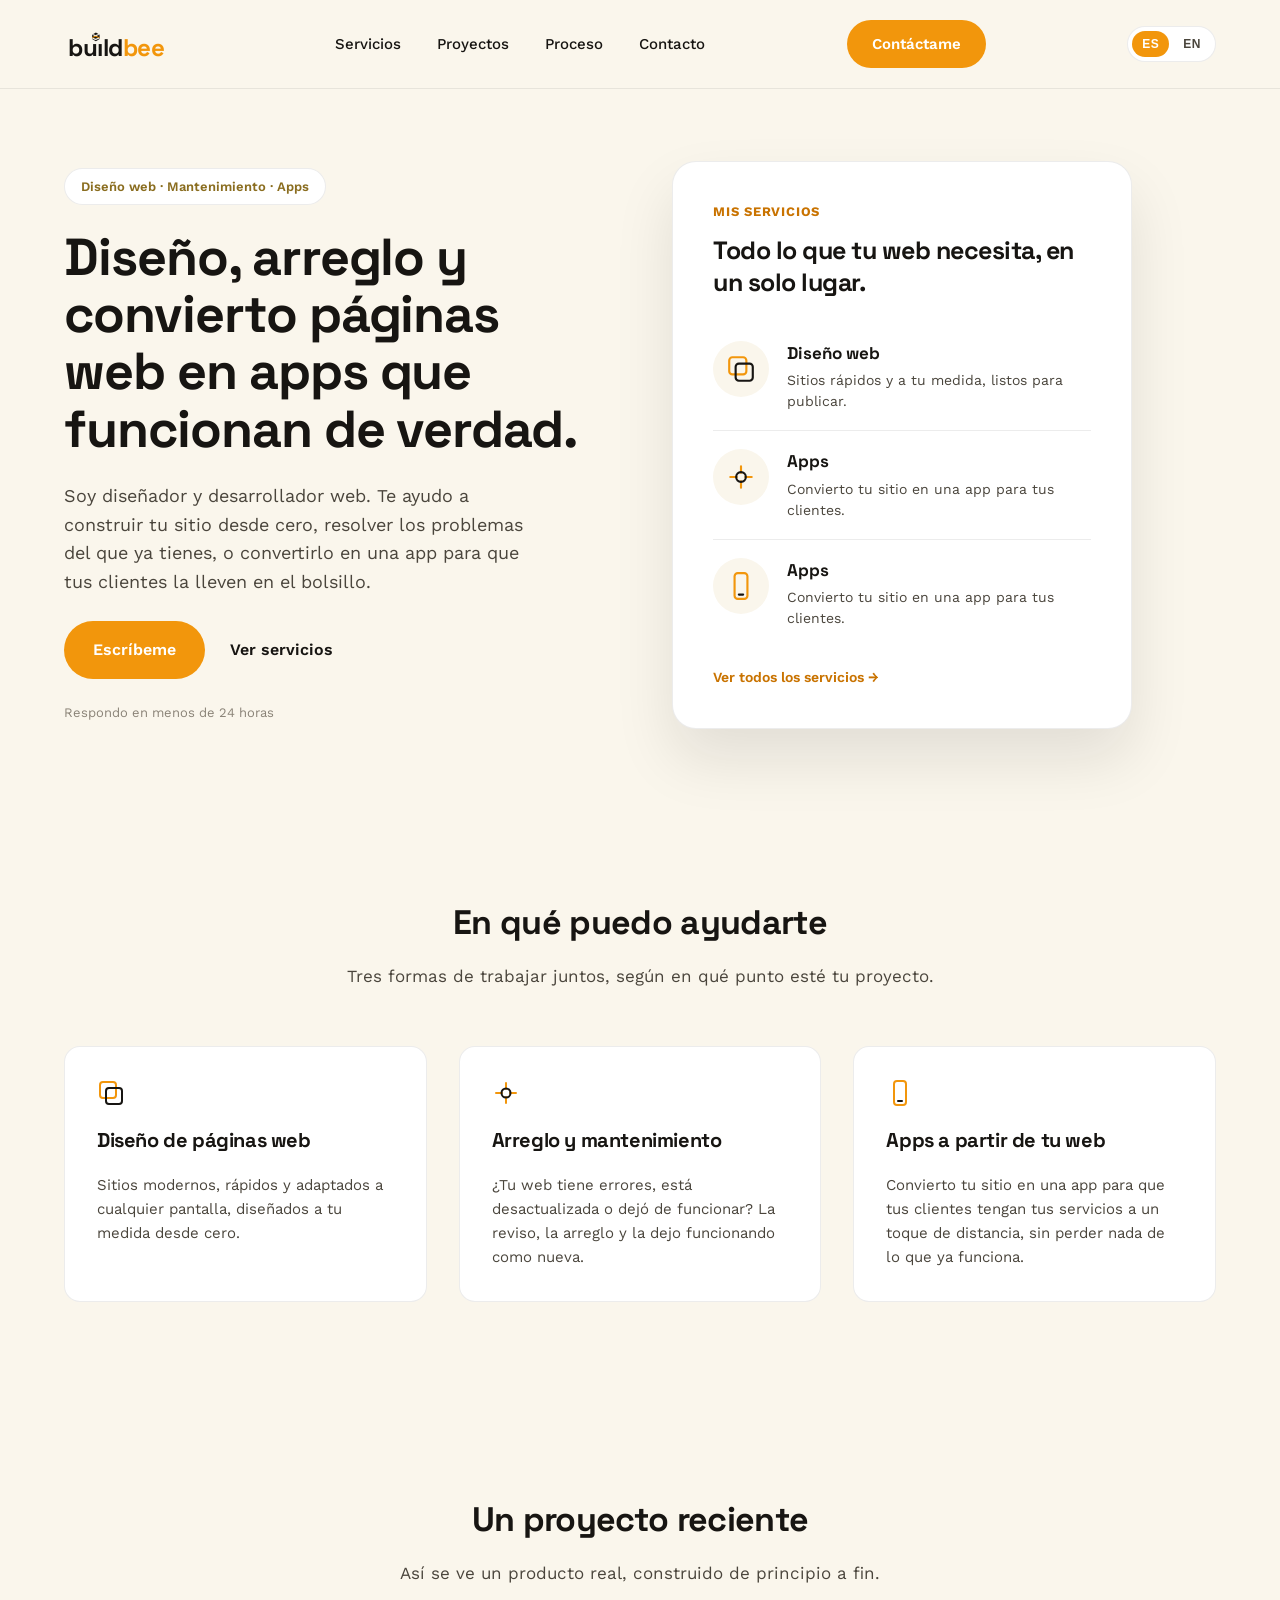
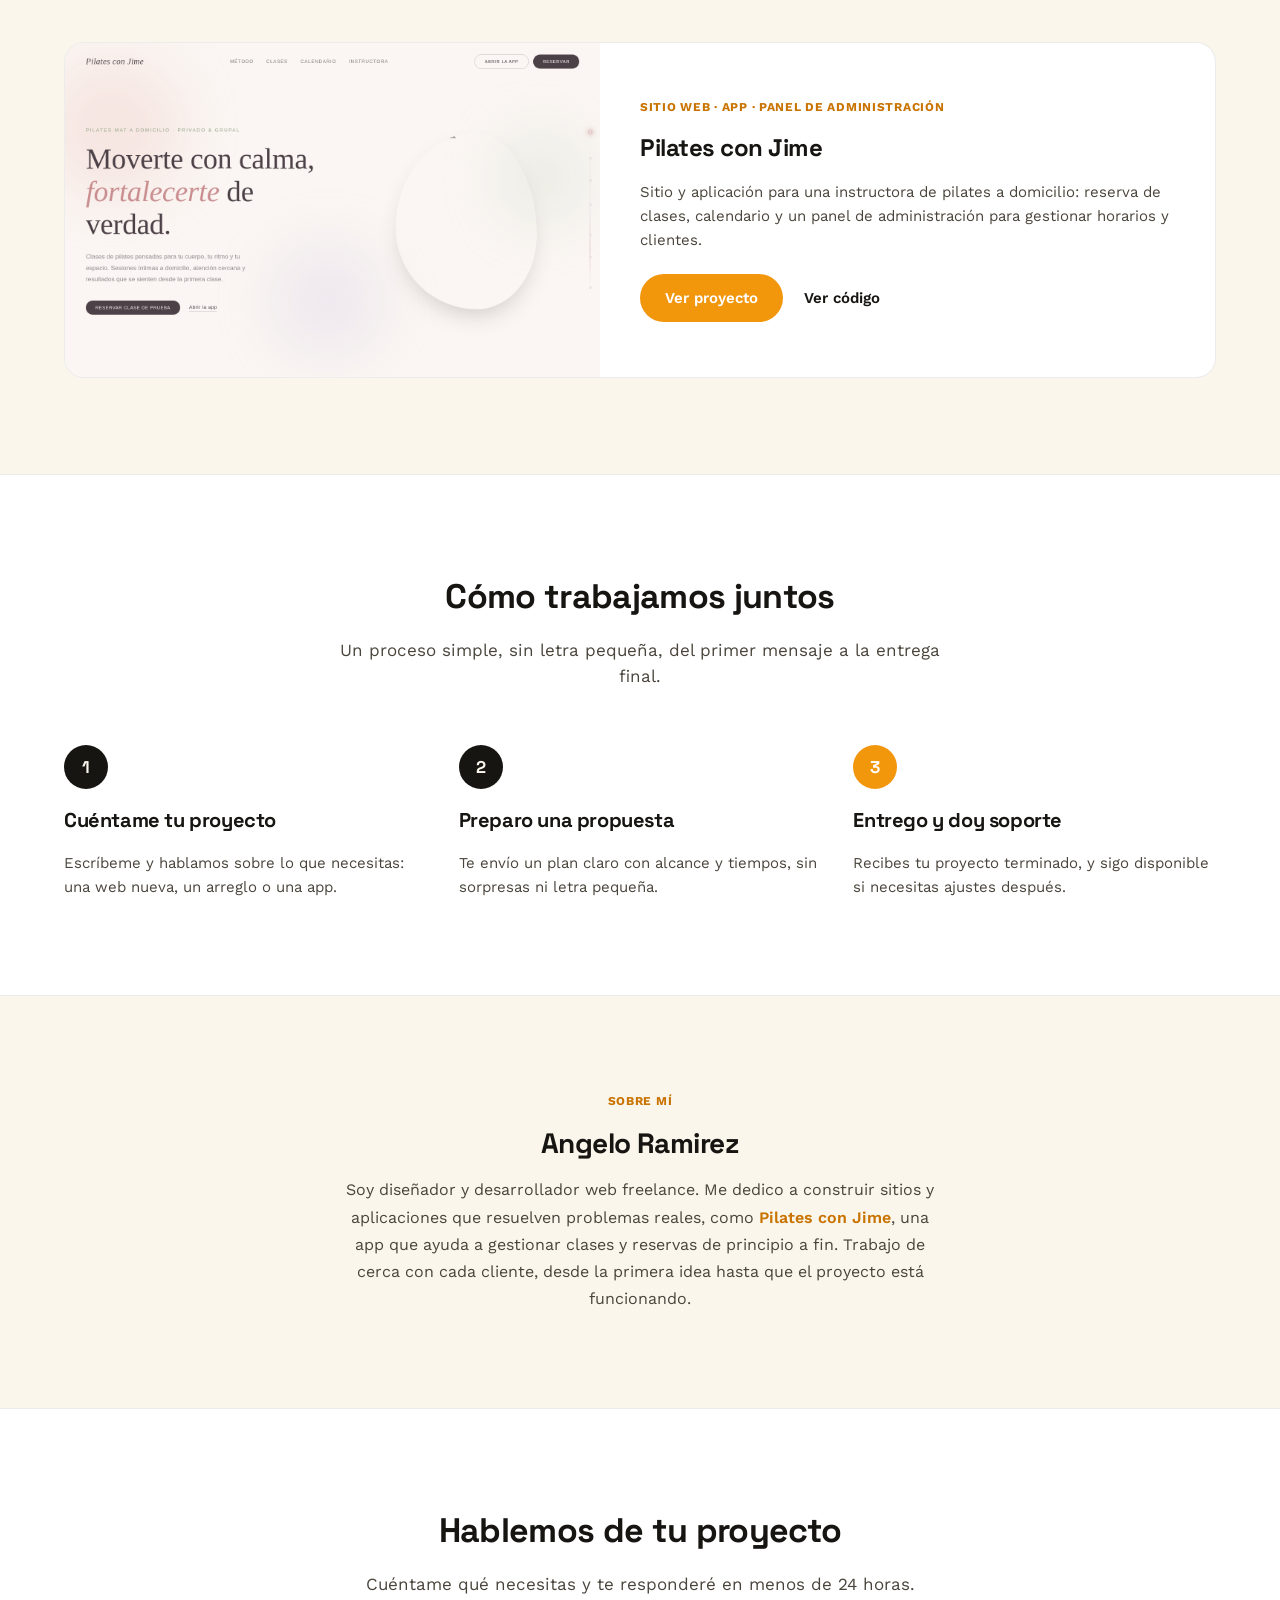
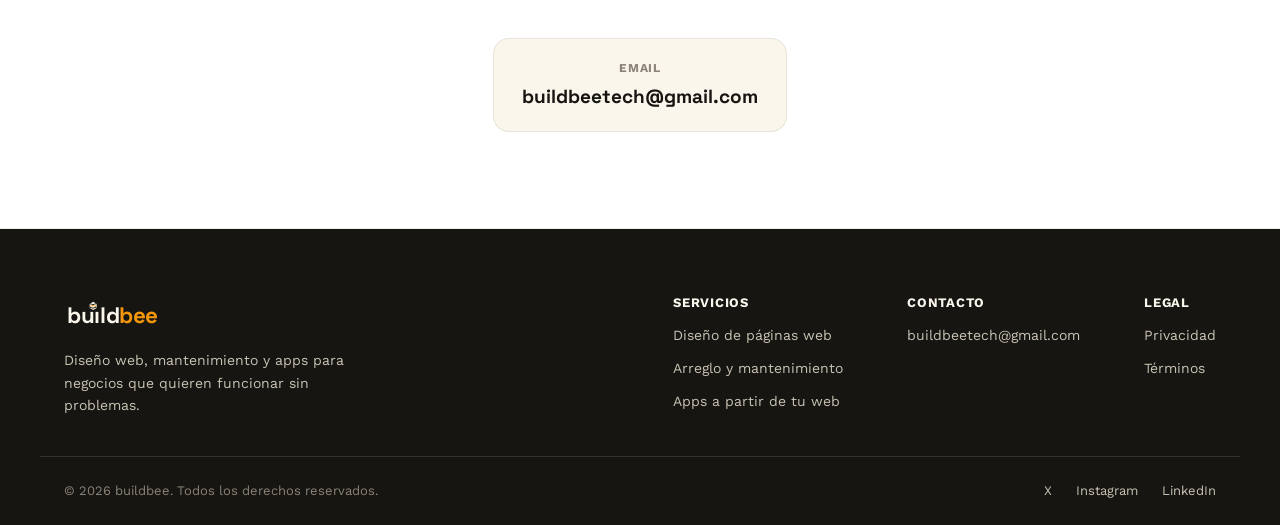
==== commit 54d542bd: "Add bilingual ES/EN language switcher with persisted translations Co-authored-by: angelor256 <286787" ====
--- a/index.html
+++ b/index.html
@@ -11,7 +11,7 @@
 <link rel="stylesheet" href="https://fonts.googleapis.com/css2?family=Space+Grotesk:wght@500;700&family=Work+Sans:wght@400;500;600;700&display=swap">
 <link rel="stylesheet" href="assets/css/styles.css">
 </head>
-<body>
+<body data-page="index">
 
 <header class="site-header">
   <div class="container nav">
@@ -39,6 +39,11 @@
 
     <div class="nav-actions">
       <a href="#contacto" class="btn btn-primary">Contáctame</a>
+    </div>
+
+    <div class="lang-switcher" role="group" aria-label="Seleccionar idioma">
+      <button type="button" class="lang-btn is-active" data-lang="es" aria-pressed="true">ES</button>
+      <button type="button" class="lang-btn" data-lang="en" aria-pressed="false">EN</button>
     </div>
 
     <button class="nav-toggle" id="nav-toggle" aria-label="Abrir menú" aria-expanded="false" aria-controls="nav-links">
--- a/assets/css/styles.css
+++ b/assets/css/styles.css
@@ -134,6 +134,39 @@
   border-radius: 2px;
 }
 
+.lang-switcher {
+  display: inline-flex;
+  align-items: center;
+  gap: 4px;
+  background: var(--white);
+  border: 1px solid var(--line);
+  border-radius: 999px;
+  padding: 4px;
+  flex-shrink: 0;
+}
+
+.lang-btn {
+  border: none;
+  background: transparent;
+  color: var(--muted);
+  font-size: 12px;
+  font-weight: 700;
+  letter-spacing: 0.04em;
+  border-radius: 999px;
+  padding: 6px 10px;
+  cursor: pointer;
+}
+
+.lang-btn.is-active {
+  background: var(--orange);
+  color: var(--white);
+}
+
+.lang-btn:focus-visible {
+  outline: 2px solid var(--orange);
+  outline-offset: 2px;
+}
+
 /* Hero */
 .hero { padding: 72px 0; }
 
@@ -541,6 +574,10 @@
     order: 2;
     margin-left: auto;
   }
+
+  .lang-switcher {
+    margin-left: auto;
+  }
 }
 
 @media (max-width: 860px) {
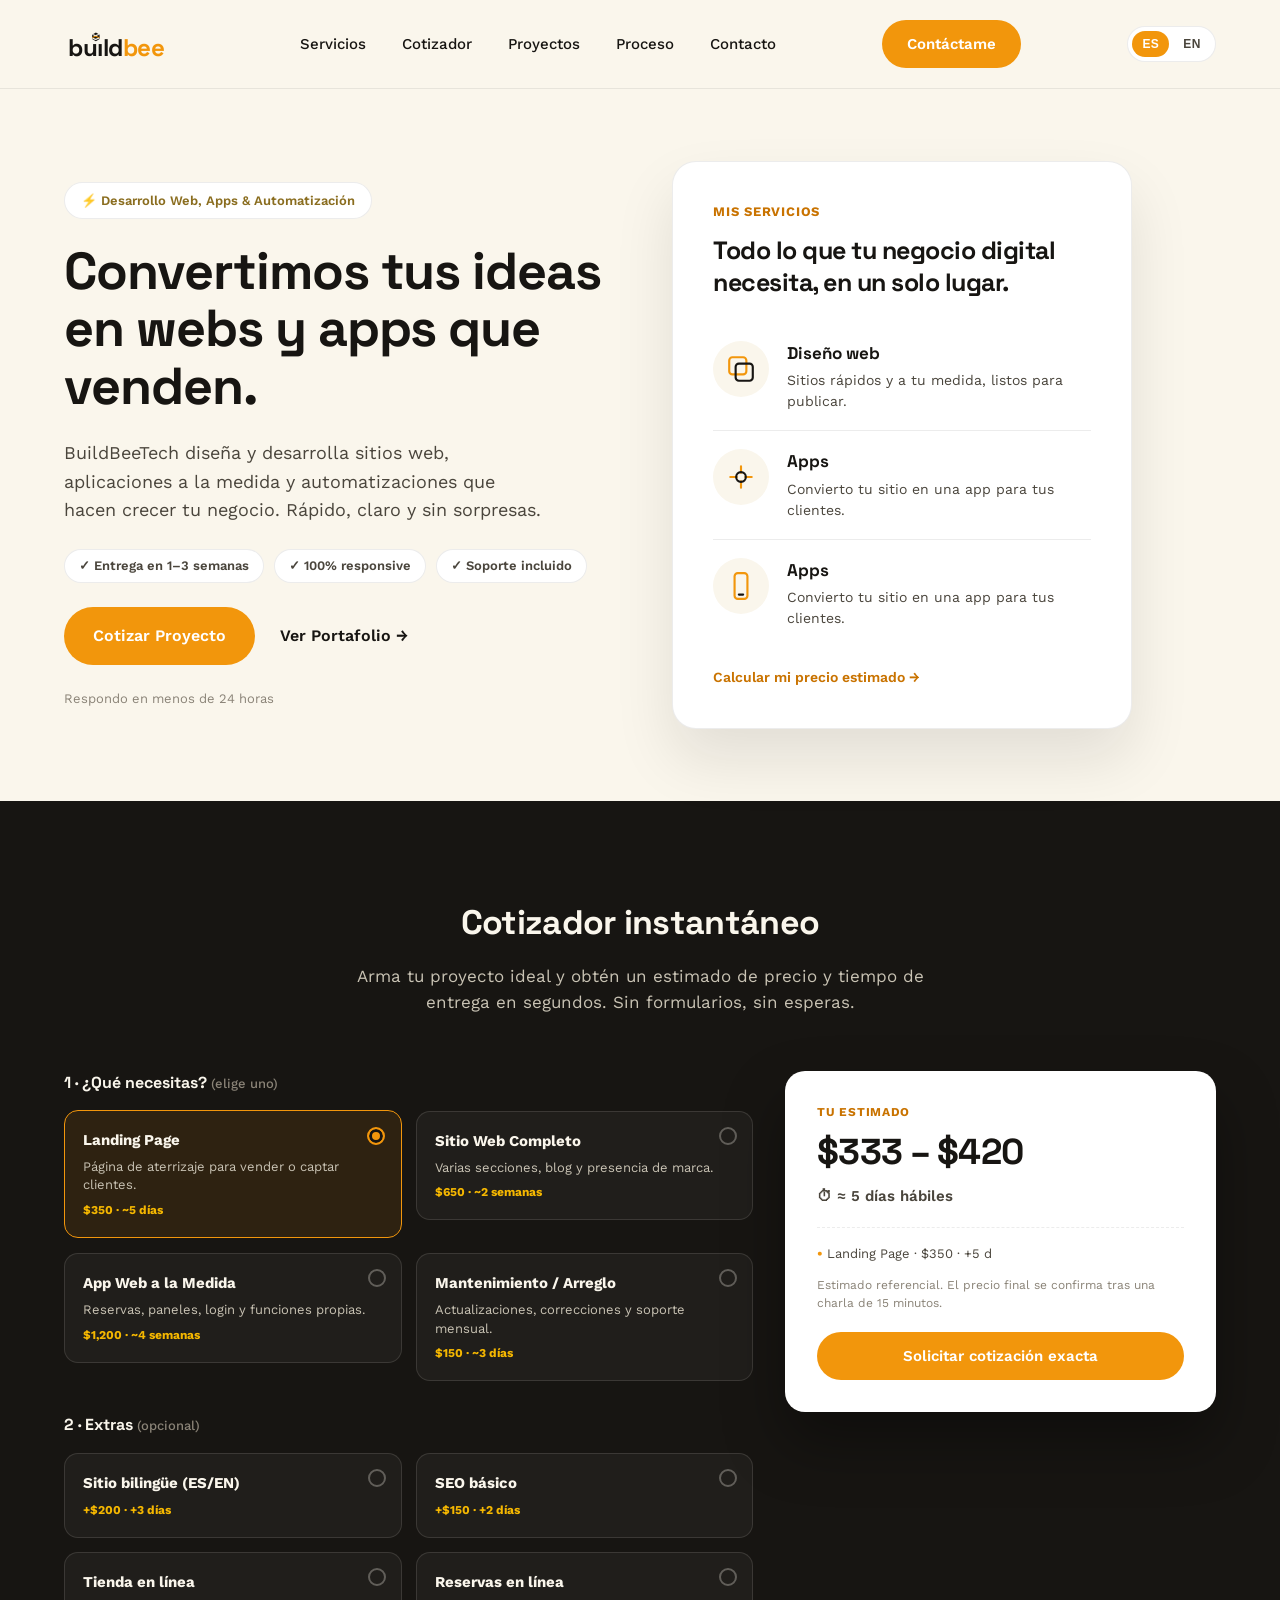
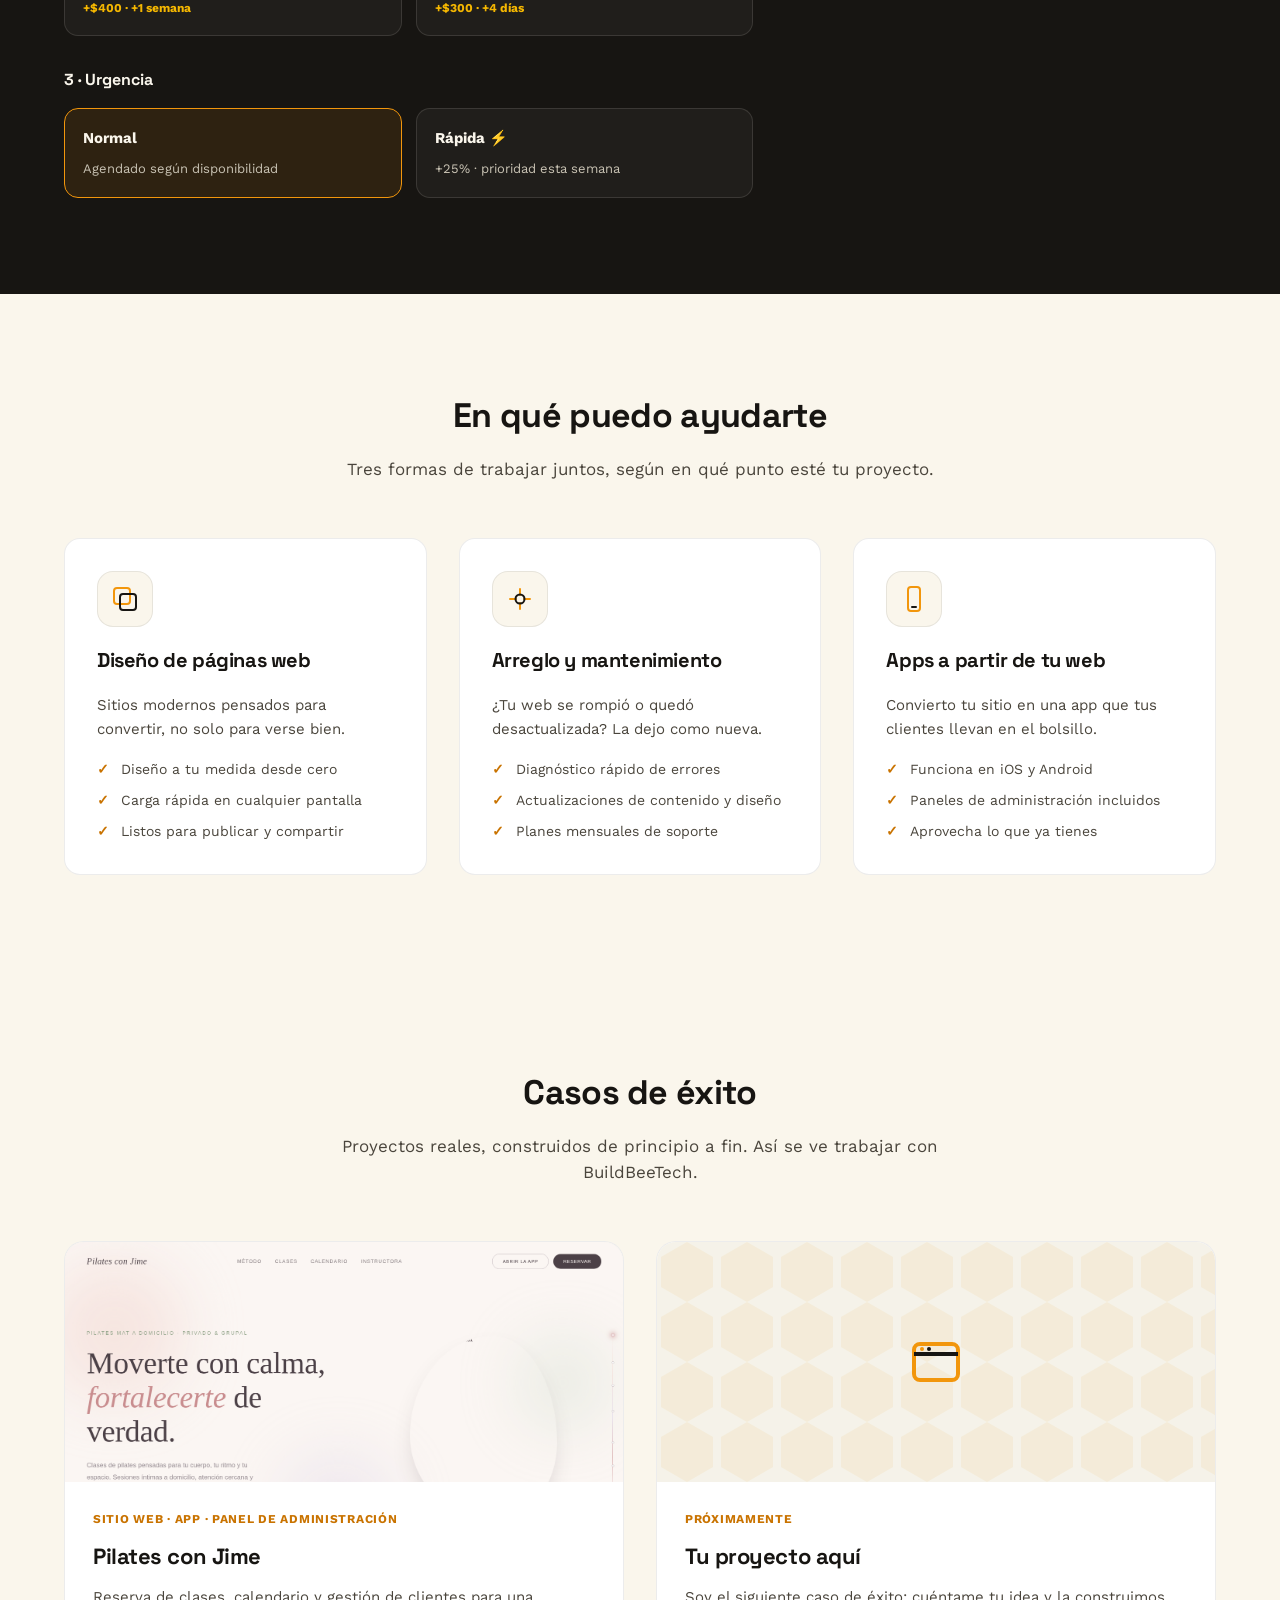
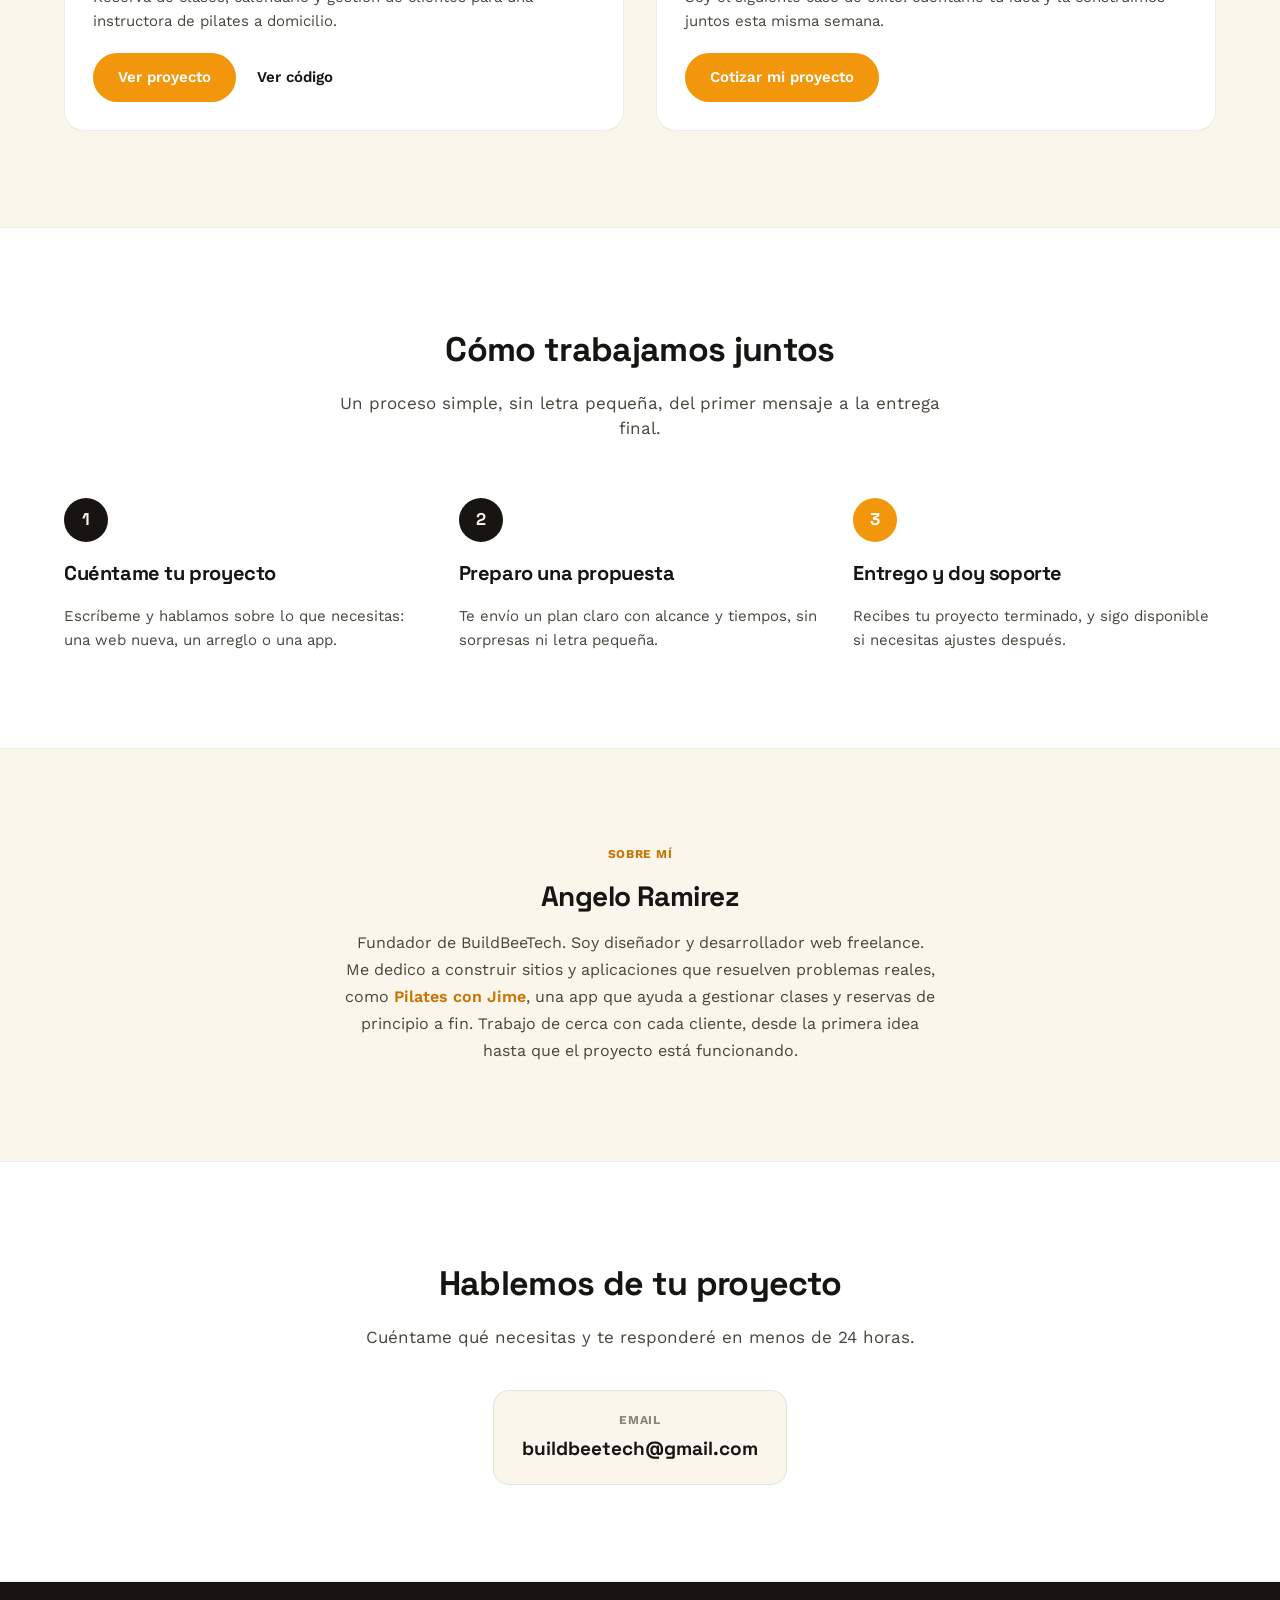
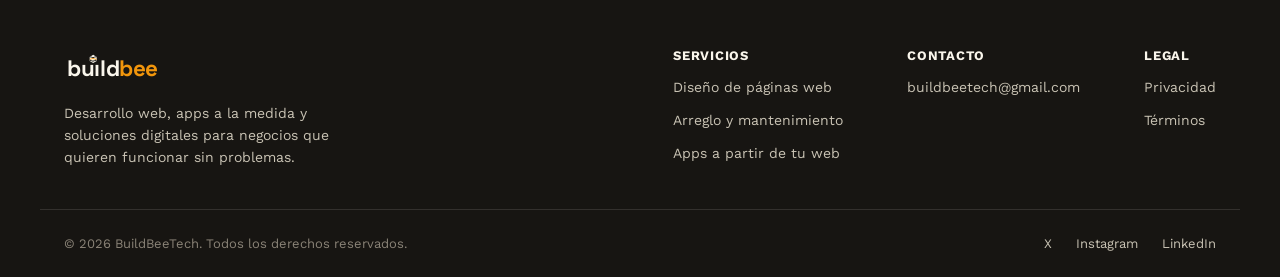
==== commit 24e1c18e: "Refactor BuildBeeTech site for CRO, interactivity, and i18n - index.html: Redesigned Hero section wi" ====
--- a/index.html
+++ b/index.html
@@ -1,22 +1,31 @@
 <!doctype html>
 <html lang="es">
 <head>
-<meta charset="UTF-8">
-<meta name="viewport" content="width=device-width, initial-scale=1.0">
-<title>buildbee — Diseño web, mantenimiento y apps</title>
-<meta name="description" content="buildbee: diseño páginas web, arreglo y doy mantenimiento a sitios existentes, y creo apps a partir de tu web. Escríbeme y hablamos de tu proyecto.">
-<link rel="icon" type="image/svg+xml" href="assets/img/favicon.svg">
-<link rel="preconnect" href="https://fonts.googleapis.com">
-<link rel="preconnect" href="https://fonts.gstatic.com" crossorigin>
-<link rel="stylesheet" href="https://fonts.googleapis.com/css2?family=Space+Grotesk:wght@500;700&family=Work+Sans:wght@400;500;600;700&display=swap">
-<link rel="stylesheet" href="assets/css/styles.css">
+    <!-- Google tag (gtag.js) -->
+    <script async src="https://www.googletagmanager.com/gtag/js?id=G-SJ3KTB9C2F"></script>
+    <script>
+      window.dataLayer = window.dataLayer || [];
+      function gtag(){dataLayer.push(arguments);}
+      gtag('js', new Date());
+
+      gtag('config', 'G-SJ3KTB9C2F');
+    </script>
+
+    <meta charset="UTF-8">
+    <meta name="viewport" content="width=device-width, initial-scale=1.0">
+    <title>BuildBeeTech — Desarrollo web, apps y automatización para tu negocio</title>
+    <meta name="description" content="BuildBeeTech: diseño páginas web, desarrollo apps a la medida, sitios bilingües y mantenimiento. Cotiza tu proyecto en segundos y recibe respuesta en menos de 24 horas.">
+    <link rel="icon" type="image/svg+xml" href="assets/img/favicon.svg">
+    <link rel="preconnect" href="https://fonts.googleapis.com">
+    <link rel="preconnect" href="https://fonts.gstatic.com" crossorigin>
+    <link rel="stylesheet" href="https://fonts.googleapis.com/css2?family=Space+Grotesk:wght@500;700&family=Work+Sans:wght@400;500;600;700&display=swap">
+    <link rel="stylesheet" href="assets/css/styles.css">
 </head>
 <body data-page="index">
-
 <header class="site-header">
   <div class="container nav">
-    <a href="#inicio" class="logo" aria-label="buildbee — inicio">
-      <svg class="logo-word-mark" width="130" height="43" viewBox="0 0 300 100" fill="none" xmlns="http://www.w3.org/2000/svg" role="img" aria-label="buildbee">
+    <a href="#inicio" class="logo" aria-label="BuildBeeTech — inicio">
+      <svg class="logo-word-mark" width="130" height="43" viewBox="0 0 300 100" fill="none" xmlns="http://www.w3.org/2000/svg" role="img" aria-label="BuildBeeTech">
         <defs><clipPath id="hex-nav-dot"><path d="M50,4 L89.8,27 L89.8,73 L50,96 L10.2,73 L10.2,27 Z"/></clipPath></defs>
         <text x="8" y="76" font-family="'Space Grotesk', sans-serif" font-weight="700" font-size="56" letter-spacing="-1" fill="#171512">buıld<tspan fill="#F2960C">bee</tspan></text>
         <g transform="translate(62,21.3) scale(0.22)">
@@ -32,6 +41,7 @@
 
     <nav class="nav-links" id="nav-links">
       <a href="#servicios">Servicios</a>
+      <a href="#cotizador">Cotizador</a>
       <a href="#proyectos">Proyectos</a>
       <a href="#proceso">Proceso</a>
       <a href="#contacto">Contacto</a>
@@ -58,19 +68,24 @@
   <section class="hero">
     <div class="container hero-grid">
       <div class="hero-copy">
-        <span class="badge"><span class="dot"></span>Diseño web · Mantenimiento · Apps</span>
-        <h1>Diseño, arreglo y convierto páginas web en apps que funcionan de verdad.</h1>
-        <p class="lead">Soy diseñador y desarrollador web. Te ayudo a construir tu sitio desde cero, resolver los problemas del que ya tienes, o convertirlo en una app para que tus clientes la lleven en el bolsillo.</p>
+        <span class="badge"><span class="dot"></span>⚡ Desarrollo Web, Apps &amp; Automatización</span>
+        <h1>Convertimos tus ideas en webs y apps que venden.</h1>
+        <p class="lead">BuildBeeTech diseña y desarrolla sitios web, aplicaciones a la medida y automatizaciones que hacen crecer tu negocio. Rápido, claro y sin sorpresas.</p>
+        <ul class="hero-chips">
+          <li>✓ Entrega en 1–3 semanas</li>
+          <li>✓ 100% responsive</li>
+          <li>✓ Soporte incluido</li>
+        </ul>
         <div class="hero-actions">
-          <a href="#contacto" class="btn btn-primary btn-lg">Escríbeme</a>
-          <a href="#servicios" class="btn btn-ghost btn-lg">Ver servicios</a>
+          <a href="#contacto" class="btn btn-primary btn-lg">Cotizar Proyecto</a>
+          <a href="#proyectos" class="btn btn-ghost btn-lg">Ver Portafolio →</a>
         </div>
         <p class="fine-print">Respondo en menos de 24 horas</p>
       </div>
       <div class="hero-visual">
         <div class="hero-panel">
           <span class="hero-panel-eyebrow">Mis servicios</span>
-          <h2 class="hero-panel-title">Todo lo que tu web necesita, en un solo lugar.</h2>
+          <h2 class="hero-panel-title">Todo lo que tu negocio digital necesita, en un solo lugar.</h2>
           <div class="hero-panel-list">
             <div class="hero-panel-item">
               <span class="hero-panel-icon">
@@ -102,8 +117,126 @@
               </div>
             </div>
           </div>
-          <a href="#servicios" class="hero-panel-link">Ver todos los servicios →</a>
-        </div>
+          <a href="#cotizador" class="hero-panel-link">Calcular mi precio estimado →</a>
+        </div>
+      </div>
+    </div>
+  </section>
+
+  <!-- COTIZADOR INTERACTIVO -->
+  <section class="estimator" id="cotizador">
+    <div class="container">
+      <div class="section-head">
+        <h2>Cotizador instantáneo</h2>
+        <p>Arma tu proyecto ideal y obtén un estimado de precio y tiempo de entrega en segundos. Sin formularios, sin esperas.</p>
+      </div>
+      <div class="estimator-card">
+        <div class="estimator-options">
+          <fieldset class="estimator-fieldset">
+            <legend>1 · ¿Qué necesitas? <small>(elige uno)</small></legend>
+            <div class="option-grid" role="radiogroup" aria-label="Tipo de proyecto">
+              <label class="option-card">
+                <input type="radio" name="est-type" value="landing" checked>
+                <span class="option-inner">
+                  <span class="option-check" aria-hidden="true"></span>
+                  <strong>Landing Page</strong>
+                  <small>Página de aterrizaje para vender o captar clientes.</small>
+                  <em class="option-meta">$350 · ~5 días</em>
+                </span>
+              </label>
+              <label class="option-card">
+                <input type="radio" name="est-type" value="sitio">
+                <span class="option-inner">
+                  <span class="option-check" aria-hidden="true"></span>
+                  <strong>Sitio Web Completo</strong>
+                  <small>Varias secciones, blog y presencia de marca.</small>
+                  <em class="option-meta">$650 · ~2 semanas</em>
+                </span>
+              </label>
+              <label class="option-card">
+                <input type="radio" name="est-type" value="app">
+                <span class="option-inner">
+                  <span class="option-check" aria-hidden="true"></span>
+                  <strong>App Web a la Medida</strong>
+                  <small>Reservas, paneles, login y funciones propias.</small>
+                  <em class="option-meta">$1,200 · ~4 semanas</em>
+                </span>
+              </label>
+              <label class="option-card">
+                <input type="radio" name="est-type" value="mantenimiento">
+                <span class="option-inner">
+                  <span class="option-check" aria-hidden="true"></span>
+                  <strong>Mantenimiento / Arreglo</strong>
+                  <small>Actualizaciones, correcciones y soporte mensual.</small>
+                  <em class="option-meta">$150 · ~3 días</em>
+                </span>
+              </label>
+            </div>
+          </fieldset>
+
+          <fieldset class="estimator-fieldset">
+            <legend>2 · Extras <small>(opcional)</small></legend>
+            <div class="option-grid option-grid-extras">
+              <label class="option-card">
+                <input type="checkbox" name="est-extra" value="bilingue">
+                <span class="option-inner">
+                  <span class="option-check" aria-hidden="true"></span>
+                  <strong>Sitio bilingüe (ES/EN)</strong>
+                  <em class="option-meta">+$200 · +3 días</em>
+                </span>
+              </label>
+              <label class="option-card">
+                <input type="checkbox" name="est-extra" value="seo">
+                <span class="option-inner">
+                  <span class="option-check" aria-hidden="true"></span>
+                  <strong>SEO básico</strong>
+                  <em class="option-meta">+$150 · +2 días</em>
+                </span>
+              </label>
+              <label class="option-card">
+                <input type="checkbox" name="est-extra" value="ecommerce">
+                <span class="option-inner">
+                  <span class="option-check" aria-hidden="true"></span>
+                  <strong>Tienda en línea</strong>
+                  <em class="option-meta">+$400 · +1 semana</em>
+                </span>
+              </label>
+              <label class="option-card">
+                <input type="checkbox" name="est-extra" value="reservas">
+                <span class="option-inner">
+                  <span class="option-check" aria-hidden="true"></span>
+                  <strong>Reservas en línea</strong>
+                  <em class="option-meta">+$300 · +4 días</em>
+                </span>
+              </label>
+            </div>
+          </fieldset>
+
+          <fieldset class="estimator-fieldset">
+            <legend>3 · Urgencia</legend>
+            <div class="urgency-grid" role="radiogroup" aria-label="Urgencia del proyecto">
+              <label class="urgency-card">
+                <input type="radio" name="est-urgency" value="normal" checked>
+                <span class="option-inner"><strong>Normal</strong><small>Agendado según disponibilidad</small></span>
+              </label>
+              <label class="urgency-card">
+                <input type="radio" name="est-urgency" value="rapida">
+                <span class="option-inner"><strong>Rápida ⚡</strong><small>+25% · prioridad esta semana</small></span>
+              </label>
+            </div>
+          </fieldset>
+        </div>
+
+        <aside class="estimator-summary" aria-live="polite">
+          <span class="summary-eyebrow">Tu estimado</span>
+          <p class="summary-price" id="est-price">$350 – $420</p>
+          <p class="summary-delivery">⏱ <span id="est-days">≈ 5 días hábiles</span></p>
+          <ul class="summary-list" id="est-breakdown">
+            <li>Landing Page · $350 · 5 días</li>
+          </ul>
+          <p class="summary-note">Estimado referencial. El precio final se confirma tras una charla de 15 minutos.</p>
+          <a href="#contacto" class="btn btn-primary summary-cta" id="est-cta">Solicitar cotización exacta</a>
+        </aside>
       </div>
     </div>
   </section>
@@ -117,44 +250,80 @@
       </div>
       <div class="features-grid">
         <article class="card">
-          <svg width="28" height="28" viewBox="0 0 28 28" fill="none" aria-hidden="true"><rect x="3" y="3" width="16" height="16" rx="3" stroke="#F2960C" stroke-width="2"/><rect x="9" y="9" width="16" height="16" rx="3" stroke="#171512" stroke-width="2"/></svg>
+          <span class="card-icon">
+            <svg width="28" height="28" viewBox="0 0 28 28" fill="none" aria-hidden="true"><rect x="3" y="3" width="16" height="16" rx="3" stroke="#F2960C" stroke-width="2"/><rect x="9" y="9" width="16" height="16" rx="3" stroke="#171512" stroke-width="2"/></svg>
+          </span>
           <h3>Diseño de páginas web</h3>
-          <p>Sitios modernos, rápidos y adaptados a cualquier pantalla, diseñados a tu medida desde cero.</p>
+          <p>Sitios modernos pensados para convertir, no solo para verse bien.</p>
+          <ul class="card-list">
+            <li>Diseño a tu medida desde cero</li>
+            <li>Carga rápida en cualquier pantalla</li>
+            <li>Listos para publicar y compartir</li>
+          </ul>
         </article>
         <article class="card">
-          <svg width="28" height="28" viewBox="0 0 28 28" fill="none" aria-hidden="true"><path d="M14 4v6M14 18v6M4 14h6M18 14h6" stroke="#F2960C" stroke-width="2" stroke-linecap="round"/><circle cx="14" cy="14" r="4.5" stroke="#171512" stroke-width="2"/></svg>
+          <span class="card-icon">
+            <svg width="28" height="28" viewBox="0 0 28 28" fill="none" aria-hidden="true"><path d="M14 4v6M14 18v6M4 14h6M18 14h6" stroke="#F2960C" stroke-width="2" stroke-linecap="round"/><circle cx="14" cy="14" r="4.5" stroke="#171512" stroke-width="2"/></svg>
+          </span>
           <h3>Arreglo y mantenimiento</h3>
-          <p>¿Tu web tiene errores, está desactualizada o dejó de funcionar? La reviso, la arreglo y la dejo funcionando como nueva.</p>
+          <p>¿Tu web se rompió o quedó desactualizada? La dejo como nueva.</p>
+          <ul class="card-list">
+            <li>Diagnóstico rápido de errores</li>
+            <li>Actualizaciones de contenido y diseño</li>
+            <li>Planes mensuales de soporte</li>
+          </ul>
         </article>
         <article class="card">
-          <svg width="28" height="28" viewBox="0 0 28 28" fill="none" aria-hidden="true"><rect x="8" y="2" width="12" height="24" rx="3" stroke="#F2960C" stroke-width="2"/><line x1="12" y1="22" x2="16" y2="22" stroke="#171512" stroke-width="2" stroke-linecap="round"/></svg>
+          <span class="card-icon">
+            <svg width="28" height="28" viewBox="0 0 28 28" fill="none" aria-hidden="true"><rect x="8" y="2" width="12" height="24" rx="3" stroke="#F2960C" stroke-width="2"/><line x1="12" y1="22" x2="16" y2="22" stroke="#171512" stroke-width="2" stroke-linecap="round"/></svg>
+          </span>
           <h3>Apps a partir de tu web</h3>
-          <p>Convierto tu sitio en una app para que tus clientes tengan tus servicios a un toque de distancia, sin perder nada de lo que ya funciona.</p>
+          <p>Convierto tu sitio en una app que tus clientes llevan en el bolsillo.</p>
+          <ul class="card-list">
+            <li>Funciona en iOS y Android</li>
+            <li>Paneles de administración incluidos</li>
+            <li>Aprovecha lo que ya tienes</li>
+          </ul>
         </article>
       </div>
     </div>
   </section>
 
-  <!-- PROYECTOS -->
+  <!-- PORTAFOLIO -->
   <section class="portfolio" id="proyectos">
     <div class="container">
       <div class="section-head">
-        <h2>Un proyecto reciente</h2>
-        <p>Así se ve un producto real, construido de principio a fin.</p>
-      </div>
-      <div class="portfolio-card">
-        <div class="portfolio-media">
-          <img src="assets/img/portfolio-pilatesconjime.png" alt="Captura de inicio del sitio Pilates con Jime" loading="lazy">
-        </div>
-        <div class="portfolio-body">
-          <span class="portfolio-tag">Sitio web · App · Panel de administración</span>
-          <h3>Pilates con Jime</h3>
-          <p>Sitio y aplicación para una instructora de pilates a domicilio: reserva de clases, calendario y un panel de administración para gestionar horarios y clientes.</p>
-          <div class="portfolio-links">
-            <a href="https://angelor256.github.io/PilatesconJime/" target="_blank" rel="noopener" class="btn btn-primary">Ver proyecto</a>
-            <a href="https://github.com/angelor256/PilatesconJime" target="_blank" rel="noopener" class="btn btn-ghost">Ver código</a>
+        <h2>Casos de éxito</h2>
+        <p>Proyectos reales, construidos de principio a fin. Así se ve trabajar con BuildBeeTech.</p>
+      </div>
+      <div class="portfolio-grid">
+        <article class="portfolio-tile">
+          <a class="portfolio-tile-media" href="https://angelor256.github.io/PilatesconJime/" target="_blank" rel="noopener">
+            <img src="assets/img/portfolio-pilatesconjime.png" alt="Captura de inicio del sitio Pilates con Jime" loading="lazy">
+          </a>
+          <div class="portfolio-tile-body">
+            <span class="portfolio-tag">Sitio web · App · Panel de administración</span>
+            <h3>Pilates con Jime</h3>
+            <p>Reserva de clases, calendario y gestión de clientes para una instructora de pilates a domicilio.</p>
+            <div class="portfolio-links">
+              <a href="https://angelor256.github.io/PilatesconJime/" target="_blank" rel="noopener" class="btn btn-primary">Ver proyecto</a>
+              <a href="https://github.com/angelor256/PilatesconJime" target="_blank" rel="noopener" class="btn btn-ghost">Ver código</a>
+            </div>
           </div>
-        </div>
+        </article>
+        <article class="portfolio-tile portfolio-tile-soon">
+          <div class="portfolio-tile-media portfolio-placeholder" aria-hidden="true">
+            <svg width="56" height="56" viewBox="0 0 28 28" fill="none"><rect x="3" y="5" width="22" height="18" rx="3" stroke="#F2960C" stroke-width="2"/><path d="M3 10h22" stroke="#171512" stroke-width="2"/><circle cx="7" cy="7.5" r="1" fill="#F2960C"/><circle cx="10.5" cy="7.5" r="1" fill="#171512"/></svg>
+          </div>
+          <div class="portfolio-tile-body">
+            <span class="portfolio-tag">Próximamente</span>
+            <h3>Tu proyecto aquí</h3>
+            <p>Soy el siguiente caso de éxito: cuéntame tu idea y la construimos juntos esta misma semana.</p>
+            <div class="portfolio-links">
+              <a href="#cotizador" class="btn btn-primary">Cotizar mi proyecto</a>
+            </div>
+          </div>
+        </article>
       </div>
     </div>
   </section>
@@ -191,7 +360,7 @@
     <div class="container about-inner">
       <span class="eyebrow">Sobre mí</span>
       <h2>Angelo Ramirez</h2>
-      <p>Soy diseñador y desarrollador web freelance. Me dedico a construir sitios y aplicaciones que resuelven problemas reales, como <a href="#proyectos">Pilates con Jime</a>, una app que ayuda a gestionar clases y reservas de principio a fin. Trabajo de cerca con cada cliente, desde la primera idea hasta que el proyecto está funcionando.</p>
+      <p>Fundador de BuildBeeTech. Soy diseñador y desarrollador web freelance. Me dedico a construir sitios y aplicaciones que resuelven problemas reales, como <a href="#proyectos">Pilates con Jime</a>, una app que ayuda a gestionar clases y reservas de principio a fin. Trabajo de cerca con cada cliente, desde la primera idea hasta que el proyecto está funcionando.</p>
     </div>
   </section>
 
@@ -214,8 +383,8 @@
 <footer class="site-footer">
   <div class="container footer-top">
     <div class="footer-brand">
-      <a href="#inicio" class="logo" aria-label="buildbee — inicio">
-        <svg class="logo-word-mark" width="120" height="40" viewBox="0 0 300 100" fill="none" xmlns="http://www.w3.org/2000/svg" role="img" aria-label="buildbee">
+      <a href="#inicio" class="logo" aria-label="BuildBeeTech — inicio">
+        <svg class="logo-word-mark" width="120" height="40" viewBox="0 0 300 100" fill="none" xmlns="http://www.w3.org/2000/svg" role="img" aria-label="BuildBeeTech">
           <defs><clipPath id="hex-footer-dot"><path d="M50,4 L89.8,27 L89.8,73 L50,96 L10.2,73 L10.2,27 Z"/></clipPath></defs>
           <text x="8" y="76" font-family="'Space Grotesk', sans-serif" font-weight="700" font-size="56" letter-spacing="-1" fill="#FAF6EC">buıld<tspan fill="#F2960C">bee</tspan></text>
           <g transform="translate(62,21.3) scale(0.22)">
@@ -228,7 +397,7 @@
           </g>
         </svg>
       </a>
-      <p>Diseño web, mantenimiento y apps para negocios que quieren funcionar sin problemas.</p>
+      <p>Desarrollo web, apps a la medida y soluciones digitales para negocios que quieren funcionar sin problemas.</p>
     </div>
     <div class="footer-columns">
       <div class="footer-col">
@@ -249,7 +418,7 @@
     </div>
   </div>
   <div class="container footer-bottom">
-    <span>© 2026 buildbee. Todos los derechos reservados.</span>
+    <span>© 2026 BuildBeeTech. Todos los derechos reservados.</span>
     <div class="footer-social">
       <a href="#">X</a>
       <a href="https://www.instagram.com/buildbeetech/" target="_blank" rel="noopener">Instagram</a>
--- a/assets/css/styles.css
+++ b/assets/css/styles.css
@@ -206,6 +206,25 @@
 
 .hero-actions { display: flex; gap: 16px; align-items: center; flex-wrap: wrap; }
 
+.hero-chips {
+  list-style: none;
+  margin: 0;
+  padding: 0;
+  display: flex;
+  flex-wrap: wrap;
+  gap: 10px;
+}
+
+.hero-chips li {
+  font-size: 13px;
+  font-weight: 600;
+  color: var(--muted);
+  background: var(--white);
+  border: 1px solid var(--line);
+  border-radius: 999px;
+  padding: 6px 14px;
+}
+
 .fine-print { font-size: 13px; color: var(--muted-2); }
 
 .hero-panel {
@@ -284,6 +303,54 @@
 /* Portfolio */
 .portfolio { padding: 96px 0; }
 
+.portfolio-grid {
+  display: grid;
+  grid-template-columns: repeat(2, 1fr);
+  gap: 32px;
+}
+
+.portfolio-tile {
+  background: var(--white);
+  border: 1px solid var(--line);
+  border-radius: 20px;
+  overflow: hidden;
+  display: flex;
+  flex-direction: column;
+  transition: transform 0.2s ease, box-shadow 0.2s ease;
+}
+
+.portfolio-tile:hover {
+  transform: translateY(-4px);
+  box-shadow: 0 24px 48px rgba(23, 21, 18, 0.12);
+}
+
+.portfolio-tile-media {
+  display: block;
+  background: var(--panel);
+  height: 240px;
+  overflow: hidden;
+}
+
+.portfolio-tile-media img { width: 100%; height: 100%; object-fit: cover; object-position: top; }
+
+.portfolio-placeholder {
+  display: flex;
+  align-items: center;
+  justify-content: center;
+  background-image: url("data:image/svg+xml,%3Csvg width='60' height='60' viewBox='0 0 60 60' xmlns='http://www.w3.org/2000/svg'%3E%3Cg fill='none' fill-rule='evenodd'%3E%3Cg fill='%23E68A00' fill-opacity='0.07'%3E%3Cpath d='M30 0l25.98 15v30L30 60 4.02 45V15z'/%3E%3C/g%3E%3C/g%3E%3C/svg%3E");
+}
+
+.portfolio-tile-body {
+  padding: 28px;
+  display: flex;
+  flex-direction: column;
+  gap: 12px;
+  flex: 1;
+}
+
+.portfolio-tile-body h3 { font-family: var(--font-display); font-size: 22px; }
+.portfolio-tile-body p { font-size: 15px; line-height: 1.6; color: var(--muted); }
+
 .portfolio-card {
   display: flex;
   background: var(--white);
@@ -444,6 +511,227 @@
 .card h3 { font-size: 20px; }
 .card p { font-size: 15px; line-height: 1.6; color: var(--muted); }
 
+.card-icon {
+  width: 56px;
+  height: 56px;
+  border-radius: 16px;
+  background: var(--cream);
+  border: 1px solid var(--line);
+  display: flex;
+  align-items: center;
+  justify-content: center;
+}
+
+.card-list {
+  list-style: none;
+  margin: 0;
+  padding: 0;
+  display: flex;
+  flex-direction: column;
+  gap: 10px;
+}
+
+.card-list li {
+  position: relative;
+  padding-left: 24px;
+  font-size: 14px;
+  line-height: 1.5;
+  color: var(--muted);
+}
+
+.card-list li::before {
+  content: "✓";
+  position: absolute;
+  left: 0;
+  top: 0;
+  font-weight: 700;
+  color: var(--orange-dark);
+}
+
+/* Estimator (cotizador interactivo) */
+.estimator {
+  padding: 96px 0;
+  background: var(--ink);
+}
+
+.estimator .section-head h2 { color: var(--cream); }
+.estimator .section-head p { color: #C9C3B4; }
+
+.estimator-card {
+  display: grid;
+  grid-template-columns: 1.6fr 1fr;
+  gap: 32px;
+  align-items: start;
+}
+
+.estimator-options { display: flex; flex-direction: column; gap: 32px; }
+
+.estimator-fieldset {
+  border: none;
+  margin: 0;
+  padding: 0;
+  min-width: 0;
+}
+
+.estimator-fieldset legend {
+  font-family: var(--font-display);
+  font-weight: 700;
+  font-size: 16px;
+  color: var(--cream);
+  margin-bottom: 16px;
+  padding: 0;
+}
+
+.estimator-fieldset legend small {
+  font-family: var(--font-body);
+  font-weight: 500;
+  font-size: 13px;
+  color: var(--muted-2);
+}
+
+.option-grid {
+  display: grid;
+  grid-template-columns: repeat(2, 1fr);
+  gap: 14px;
+}
+
+.option-card input {
+  position: absolute;
+  opacity: 0;
+  pointer-events: none;
+}
+
+.option-card { position: relative; display: block; cursor: pointer; }
+
+.option-inner {
+  display: flex;
+  flex-direction: column;
+  gap: 6px;
+  background: rgba(250, 246, 236, 0.04);
+  border: 1px solid var(--line-dark);
+  border-radius: 14px;
+  padding: 18px;
+  transition: border-color 0.15s ease, background 0.15s ease, transform 0.15s ease;
+}
+
+.option-inner strong { font-size: 15px; color: var(--cream); }
+.option-inner small { font-size: 13px; line-height: 1.45; color: #C9C3B4; }
+
+.option-meta {
+  font-style: normal;
+  font-size: 12px;
+  font-weight: 700;
+  color: var(--yellow);
+}
+
+.option-check {
+  position: absolute;
+  top: 16px;
+  right: 16px;
+  width: 18px;
+  height: 18px;
+  border-radius: 50%;
+  border: 2px solid rgba(250, 246, 236, 0.3);
+  transition: border-color 0.15s ease, background 0.15s ease;
+}
+
+.option-card:hover .option-inner { border-color: rgba(242, 150, 12, 0.5); }
+
+.option-card input:checked + .option-inner {
+  border-color: var(--orange);
+  background: rgba(242, 150, 12, 0.1);
+  transform: translateY(-1px);
+}
+
+.option-card input:checked + .option-inner .option-check {
+  border-color: var(--orange);
+  background: var(--orange);
+  box-shadow: inset 0 0 0 3px var(--ink);
+}
+
+.option-card input:focus-visible + .option-inner {
+  outline: 2px solid var(--orange);
+  outline-offset: 2px;
+}
+
+.urgency-grid {
+  display: grid;
+  grid-template-columns: repeat(2, 1fr);
+  gap: 14px;
+}
+
+.urgency-card { position: relative; display: block; cursor: pointer; }
+.urgency-card input { position: absolute; opacity: 0; pointer-events: none; }
+
+.urgency-card .option-inner { flex-direction: row; align-items: baseline; gap: 10px; flex-wrap: wrap; }
+.urgency-card .option-inner small { flex-basis: 100%; }
+
+.urgency-card input:checked + .option-inner {
+  border-color: var(--orange);
+  background: rgba(242, 150, 12, 0.1);
+}
+
+.urgency-card input:focus-visible + .option-inner {
+  outline: 2px solid var(--orange);
+  outline-offset: 2px;
+}
+
+.estimator-summary {
+  position: sticky;
+  top: 112px;
+  background: var(--white);
+  border-radius: 20px;
+  padding: 32px;
+  display: flex;
+  flex-direction: column;
+  gap: 12px;
+  box-shadow: 0 30px 60px rgba(0, 0, 0, 0.35);
+}
+
+.summary-eyebrow {
+  font-size: 12px;
+  font-weight: 700;
+  text-transform: uppercase;
+  letter-spacing: 0.06em;
+  color: var(--orange-dark);
+}
+
+.summary-price {
+  font-family: var(--font-display);
+  font-weight: 700;
+  font-size: 36px;
+  line-height: 1.1;
+  letter-spacing: -0.02em;
+  color: var(--ink);
+}
+
+.summary-delivery { font-size: 15px; font-weight: 600; color: var(--muted); }
+
+.summary-list {
+  list-style: none;
+  margin: 8px 0 0;
+  padding: 16px 0 0;
+  border-top: 1px dashed var(--line);
+  display: flex;
+  flex-direction: column;
+  gap: 8px;
+}
+
+.summary-list li { font-size: 13px; color: var(--muted); }
+.summary-list li::before { content: "• "; color: var(--orange); font-weight: 700; }
+
+.summary-note { font-size: 12px; line-height: 1.5; color: var(--muted-2); }
+
+.summary-cta { width: 100%; margin-top: 8px; }
+
+.summary-price.is-updated { animation: price-pop 0.35s ease; }
+
+@keyframes price-pop {
+  0% { transform: scale(0.96); opacity: 0.6; }
+  60% { transform: scale(1.02); }
+  100% { transform: scale(1); opacity: 1; }
+}
+
 .step { display: flex; flex-direction: column; gap: 16px; }
 
 .step-number {
@@ -541,6 +829,9 @@
   .hero-grid { grid-template-columns: 1fr; }
   .hero-visual { order: -1; }
   .features-grid, .steps-grid { grid-template-columns: 1fr; }
+  .portfolio-grid { grid-template-columns: 1fr; }
+  .estimator-card { grid-template-columns: 1fr; }
+  .estimator-summary { position: static; }
 }
 
 @media (max-width: 860px) {
@@ -592,6 +883,10 @@
   .footer-top { flex-direction: column; }
   .footer-columns { gap: 32px; }
   .whatsapp-float { width: 52px; height: 52px; bottom: 16px; right: 16px; }
+  .option-grid, .urgency-grid { grid-template-columns: 1fr; }
+  .summary-price { font-size: 30px; }
+  .estimator { padding: 72px 0; }
+  .hero-actions .btn { flex: 1 1 auto; }
 }
 
 /* WhatsApp floating button */
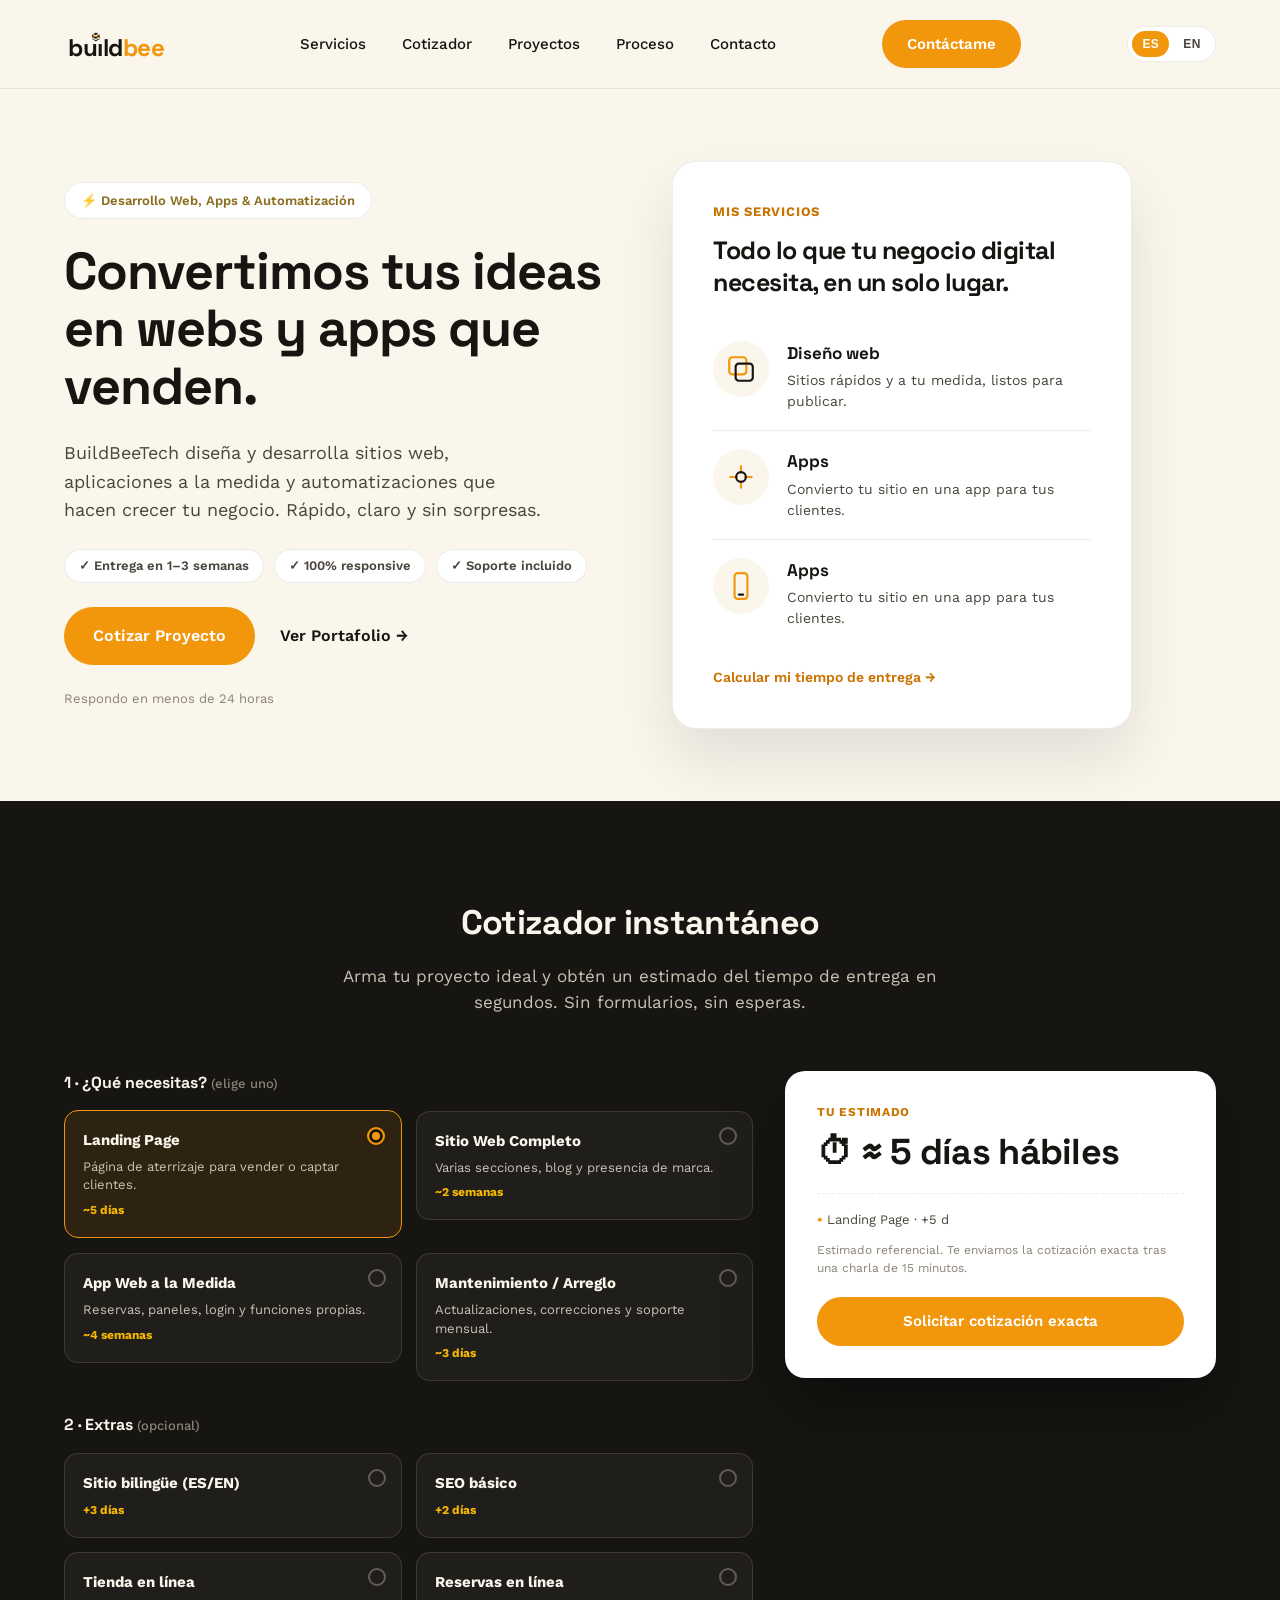
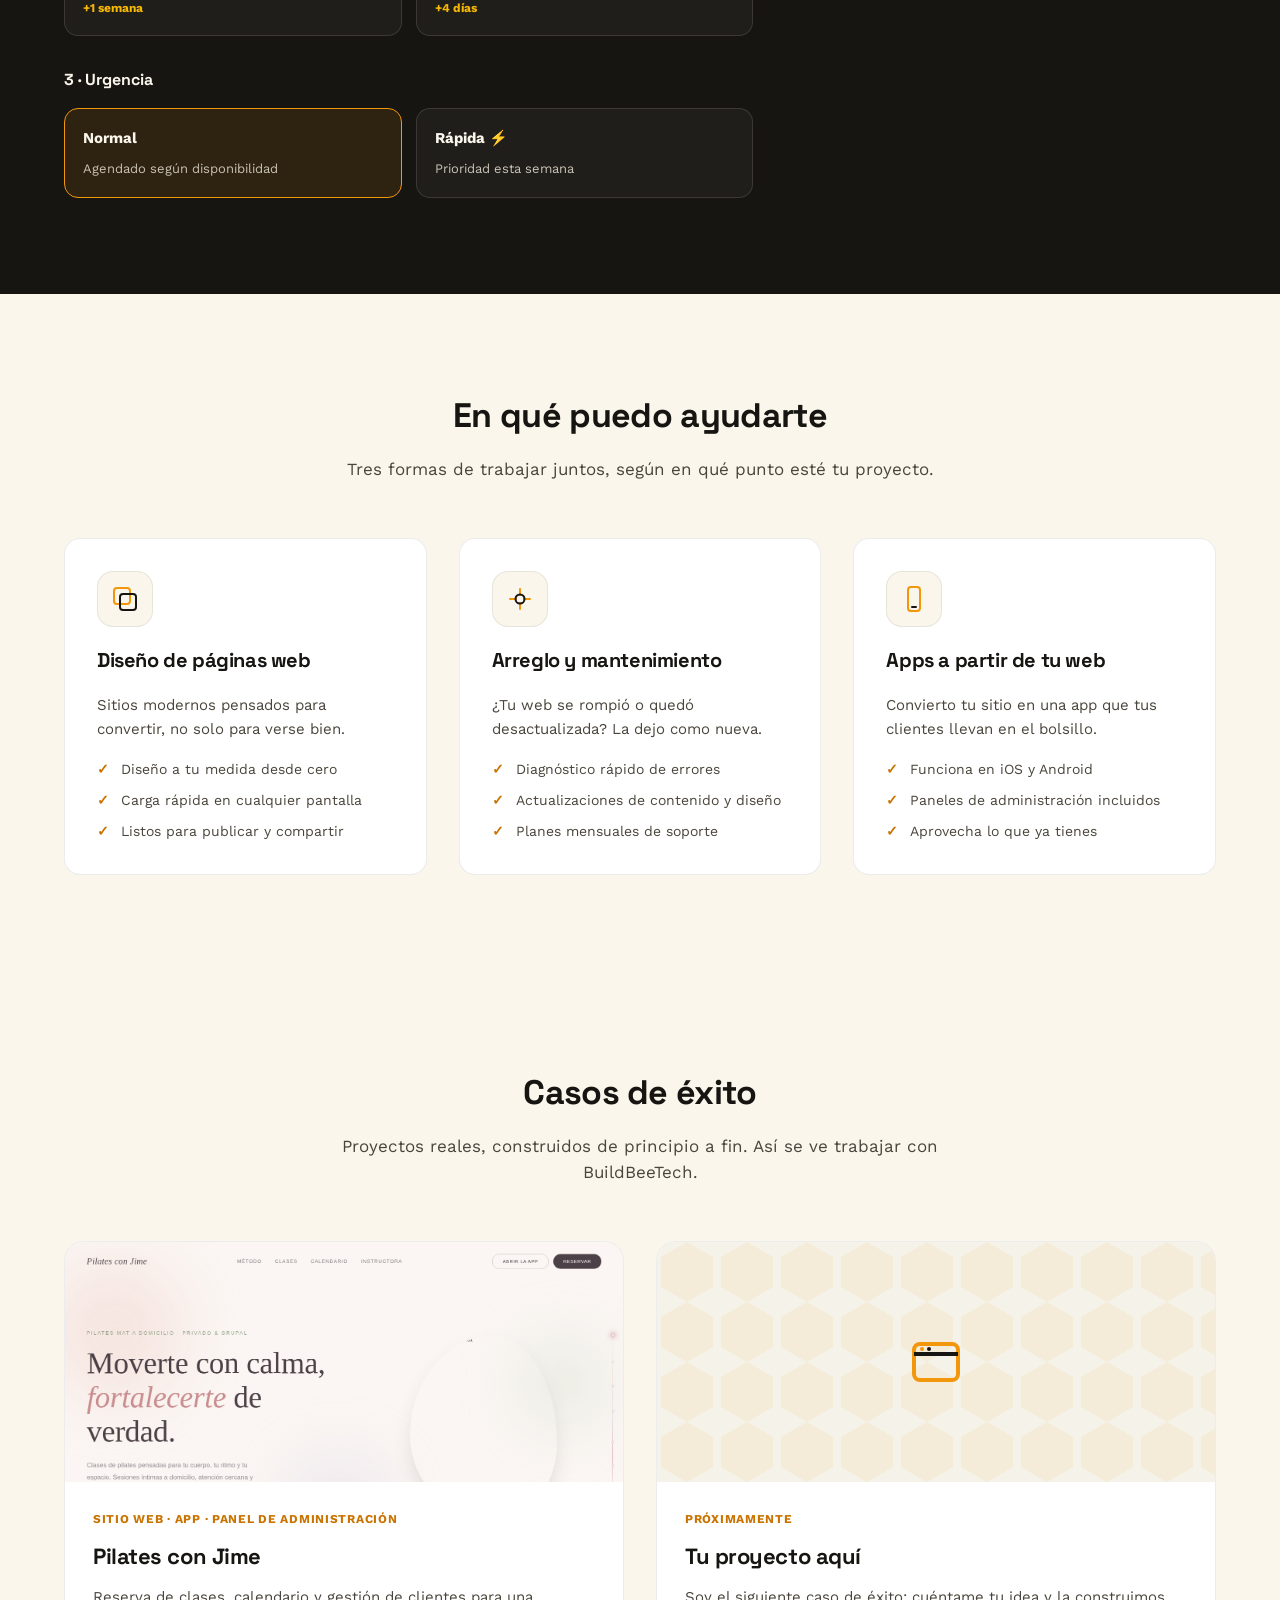
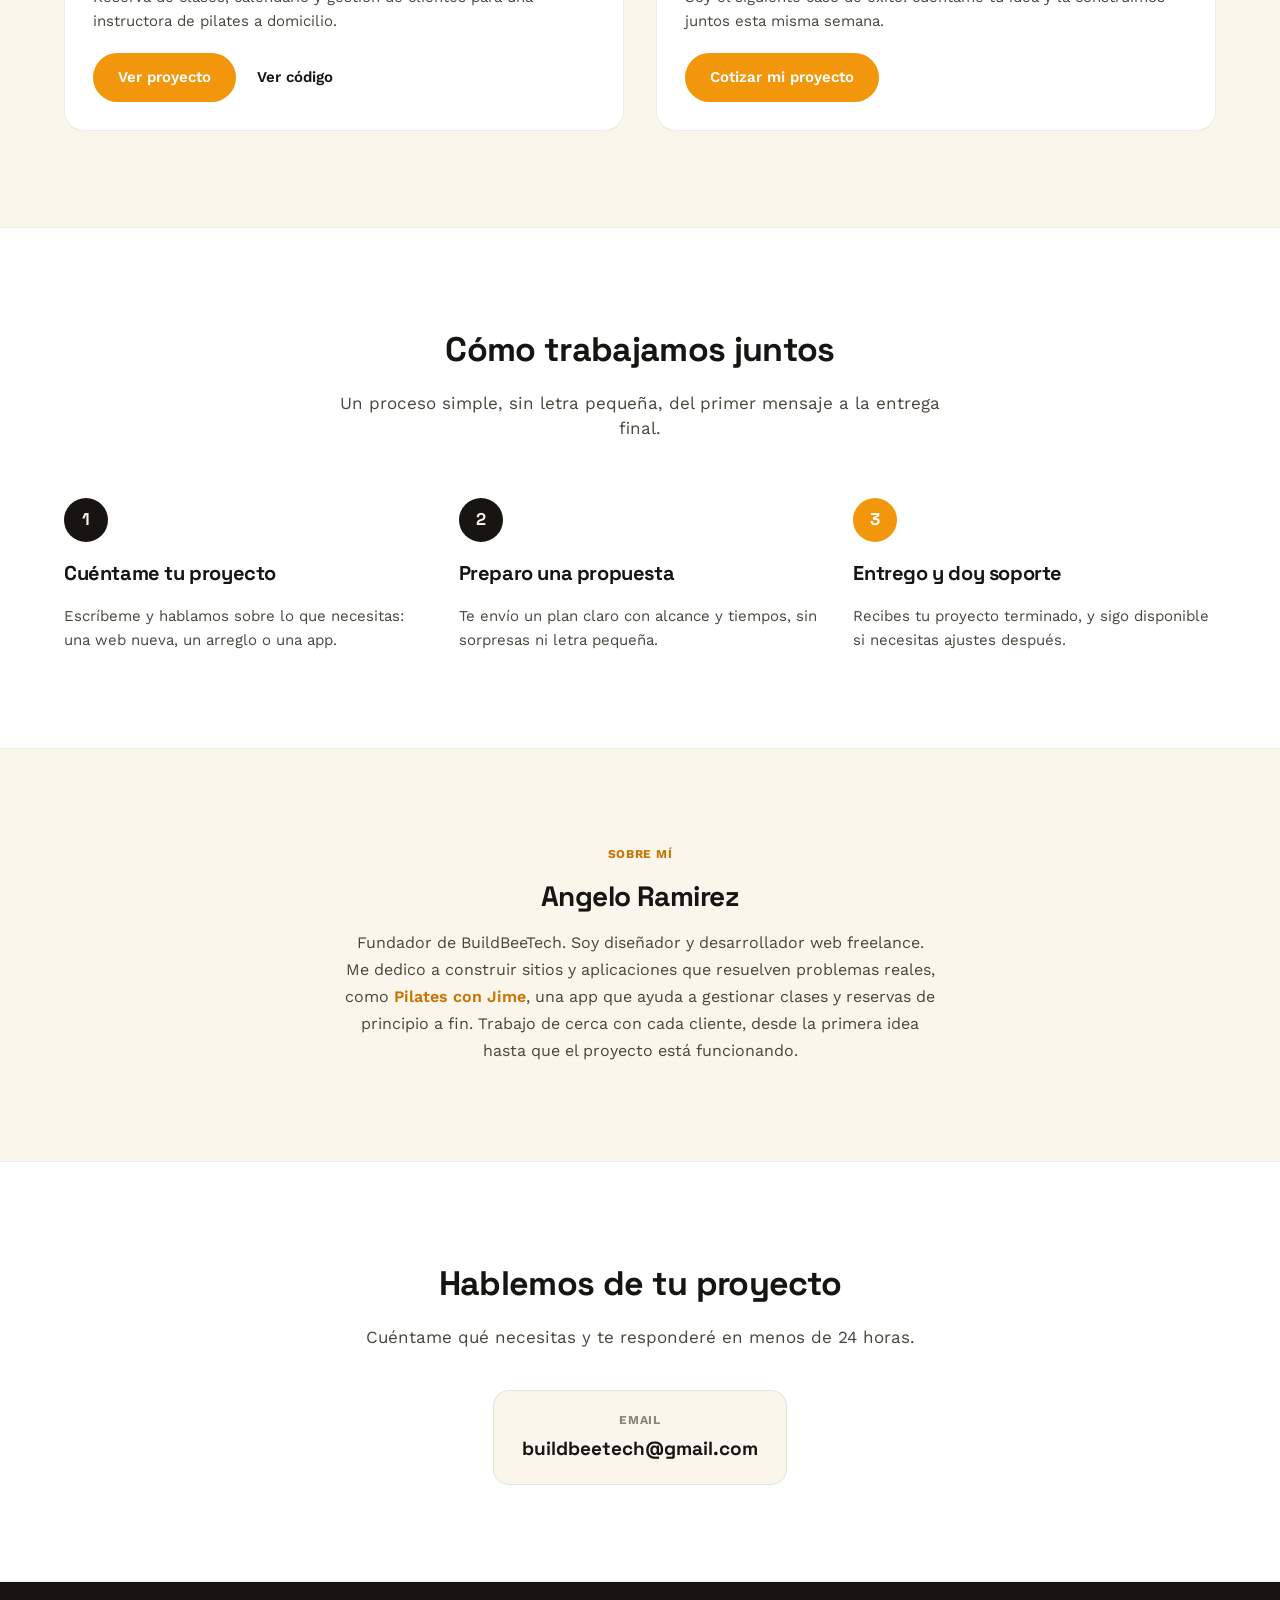
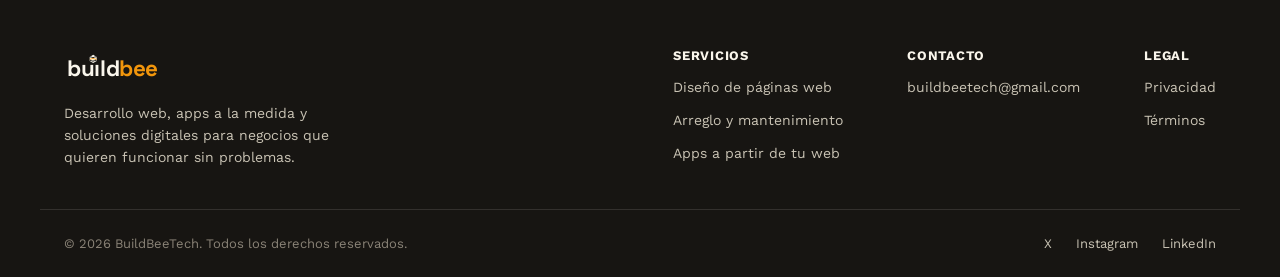
==== commit 929e2b1d: "Remove pricing from estimator to avoid scaring visitors - assets/js/main.js: Strip price calculation" ====
--- a/index.html
+++ b/index.html
@@ -117,7 +117,7 @@
               </div>
             </div>
           </div>
-          <a href="#cotizador" class="hero-panel-link">Calcular mi precio estimado →</a>
+          <a href="#cotizador" class="hero-panel-link">Calcular mi tiempo de entrega →</a>
         </div>
       </div>
     </div>
@@ -128,7 +128,7 @@
     <div class="container">
       <div class="section-head">
         <h2>Cotizador instantáneo</h2>
-        <p>Arma tu proyecto ideal y obtén un estimado de precio y tiempo de entrega en segundos. Sin formularios, sin esperas.</p>
+        <p>Arma tu proyecto ideal y obtén un estimado del tiempo de entrega en segundos. Sin formularios, sin esperas.</p>
       </div>
       <div class="estimator-card">
         <div class="estimator-options">
@@ -141,7 +141,7 @@
                   <span class="option-check" aria-hidden="true"></span>
                   <strong>Landing Page</strong>
                   <small>Página de aterrizaje para vender o captar clientes.</small>
-                  <em class="option-meta">$350 · ~5 días</em>
+                  <em class="option-meta">~5 días</em>
                 </span>
               </label>
               <label class="option-card">
@@ -150,7 +150,7 @@
                   <span class="option-check" aria-hidden="true"></span>
                   <strong>Sitio Web Completo</strong>
                   <small>Varias secciones, blog y presencia de marca.</small>
-                  <em class="option-meta">$650 · ~2 semanas</em>
+                  <em class="option-meta">~2 semanas</em>
                 </span>
               </label>
               <label class="option-card">
@@ -159,7 +159,7 @@
                   <span class="option-check" aria-hidden="true"></span>
                   <strong>App Web a la Medida</strong>
                   <small>Reservas, paneles, login y funciones propias.</small>
-                  <em class="option-meta">$1,200 · ~4 semanas</em>
+                  <em class="option-meta">~4 semanas</em>
                 </span>
               </label>
               <label class="option-card">
@@ -168,7 +168,7 @@
                   <span class="option-check" aria-hidden="true"></span>
                   <strong>Mantenimiento / Arreglo</strong>
                   <small>Actualizaciones, correcciones y soporte mensual.</small>
-                  <em class="option-meta">$150 · ~3 días</em>
+                  <em class="option-meta">~3 días</em>
                 </span>
               </label>
             </div>
@@ -182,7 +182,7 @@
                 <span class="option-inner">
                   <span class="option-check" aria-hidden="true"></span>
                   <strong>Sitio bilingüe (ES/EN)</strong>
-                  <em class="option-meta">+$200 · +3 días</em>
+                  <em class="option-meta">+3 días</em>
                 </span>
               </label>
               <label class="option-card">
@@ -190,7 +190,7 @@
                 <span class="option-inner">
                   <span class="option-check" aria-hidden="true"></span>
                   <strong>SEO básico</strong>
-                  <em class="option-meta">+$150 · +2 días</em>
+                  <em class="option-meta">+2 días</em>
                 </span>
               </label>
               <label class="option-card">
@@ -198,7 +198,7 @@
                 <span class="option-inner">
                   <span class="option-check" aria-hidden="true"></span>
                   <strong>Tienda en línea</strong>
-                  <em class="option-meta">+$400 · +1 semana</em>
+                  <em class="option-meta">+1 semana</em>
                 </span>
               </label>
               <label class="option-card">
@@ -206,7 +206,7 @@
                 <span class="option-inner">
                   <span class="option-check" aria-hidden="true"></span>
                   <strong>Reservas en línea</strong>
-                  <em class="option-meta">+$300 · +4 días</em>
+                  <em class="option-meta">+4 días</em>
                 </span>
               </label>
             </div>
@@ -221,7 +221,7 @@
               </label>
               <label class="urgency-card">
                 <input type="radio" name="est-urgency" value="rapida">
-                <span class="option-inner"><strong>Rápida ⚡</strong><small>+25% · prioridad esta semana</small></span>
+                <span class="option-inner"><strong>Rápida ⚡</strong><small>Prioridad esta semana</small></span>
               </label>
             </div>
           </fieldset>
@@ -229,12 +229,11 @@
 
         <aside class="estimator-summary" aria-live="polite">
           <span class="summary-eyebrow">Tu estimado</span>
-          <p class="summary-price" id="est-price">$350 – $420</p>
-          <p class="summary-delivery">⏱ <span id="est-days">≈ 5 días hábiles</span></p>
+          <p class="summary-price" id="est-days">⏱ ≈ 5 días hábiles</p>
           <ul class="summary-list" id="est-breakdown">
-            <li>Landing Page · $350 · 5 días</li>
+            <li>Landing Page · 5 días</li>
           </ul>
-          <p class="summary-note">Estimado referencial. El precio final se confirma tras una charla de 15 minutos.</p>
+          <p class="summary-note">Estimado referencial. Te enviamos la cotización exacta tras una charla de 15 minutos.</p>
           <a href="#contacto" class="btn btn-primary summary-cta" id="est-cta">Solicitar cotización exacta</a>
         </aside>
       </div>
--- a/assets/css/styles.css
+++ b/assets/css/styles.css
@@ -705,8 +705,6 @@
   color: var(--ink);
 }
 
-.summary-delivery { font-size: 15px; font-weight: 600; color: var(--muted); }
-
 .summary-list {
   list-style: none;
   margin: 8px 0 0;
